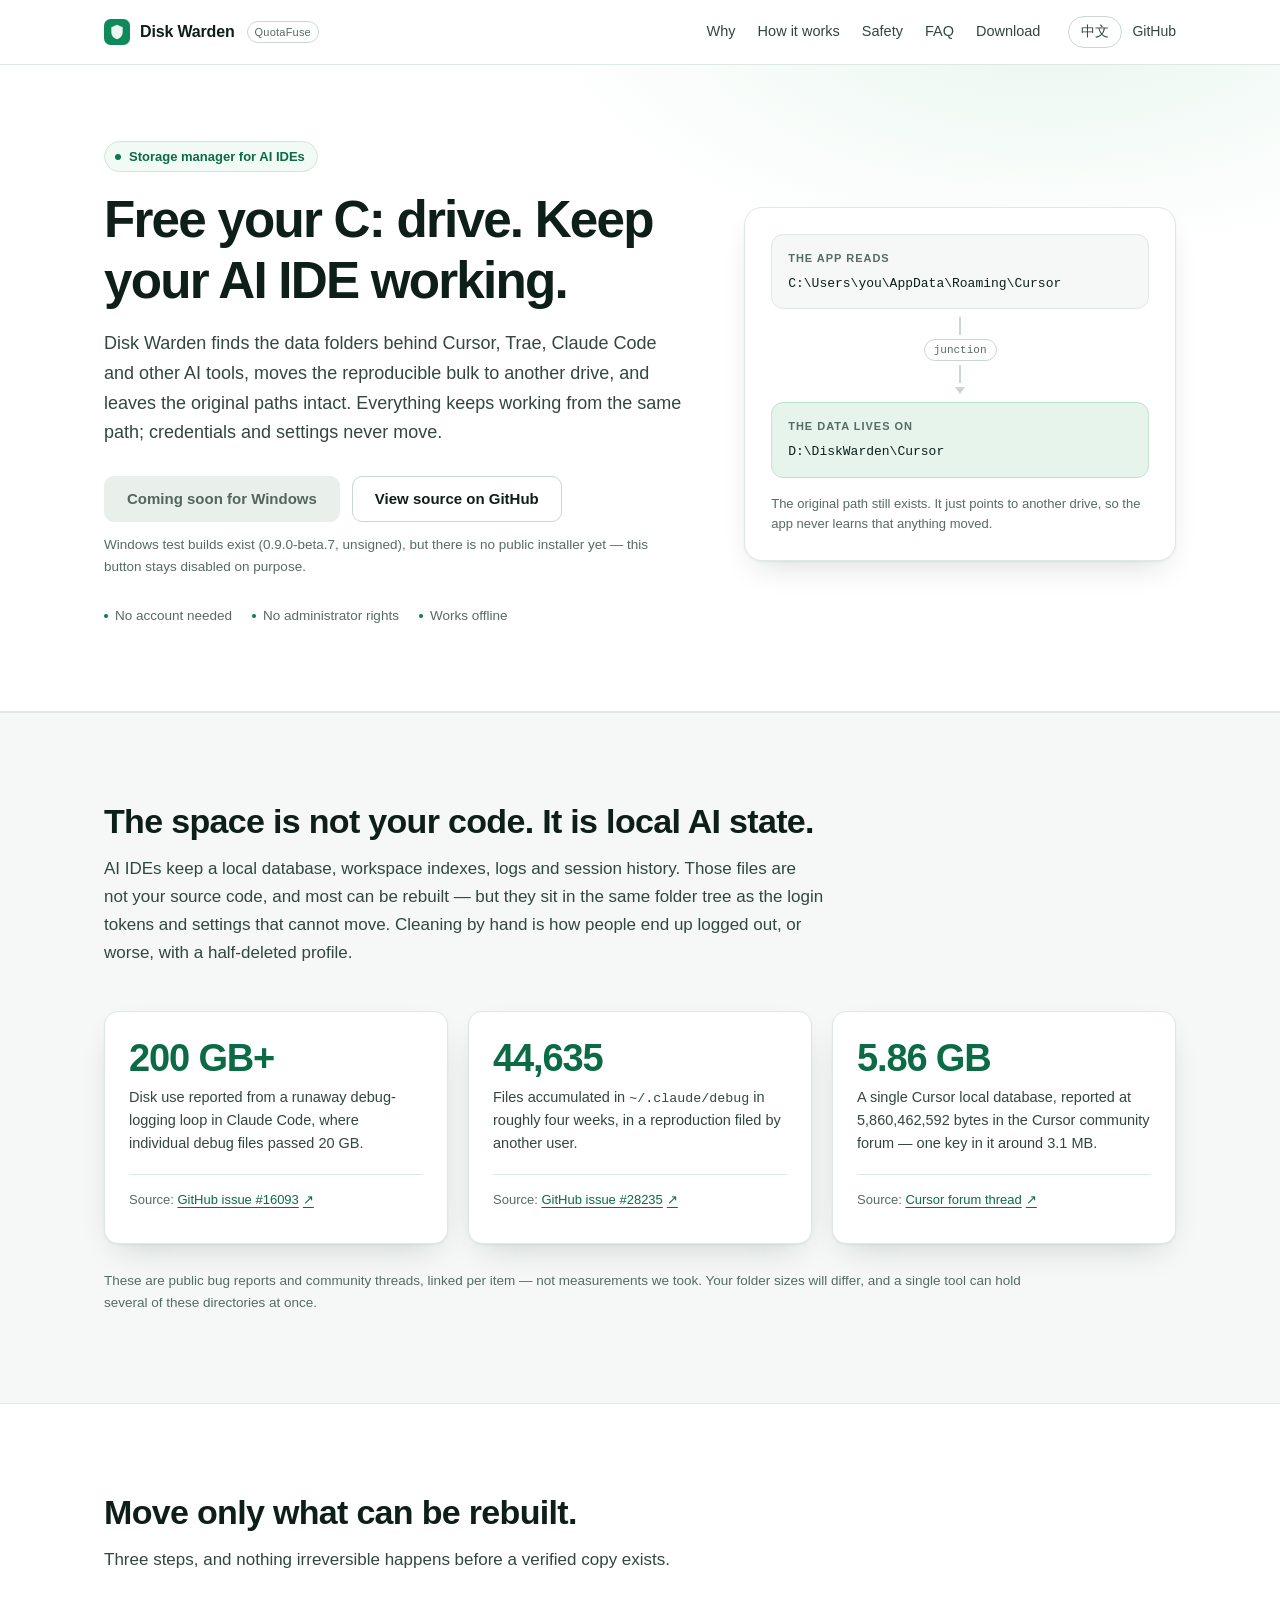
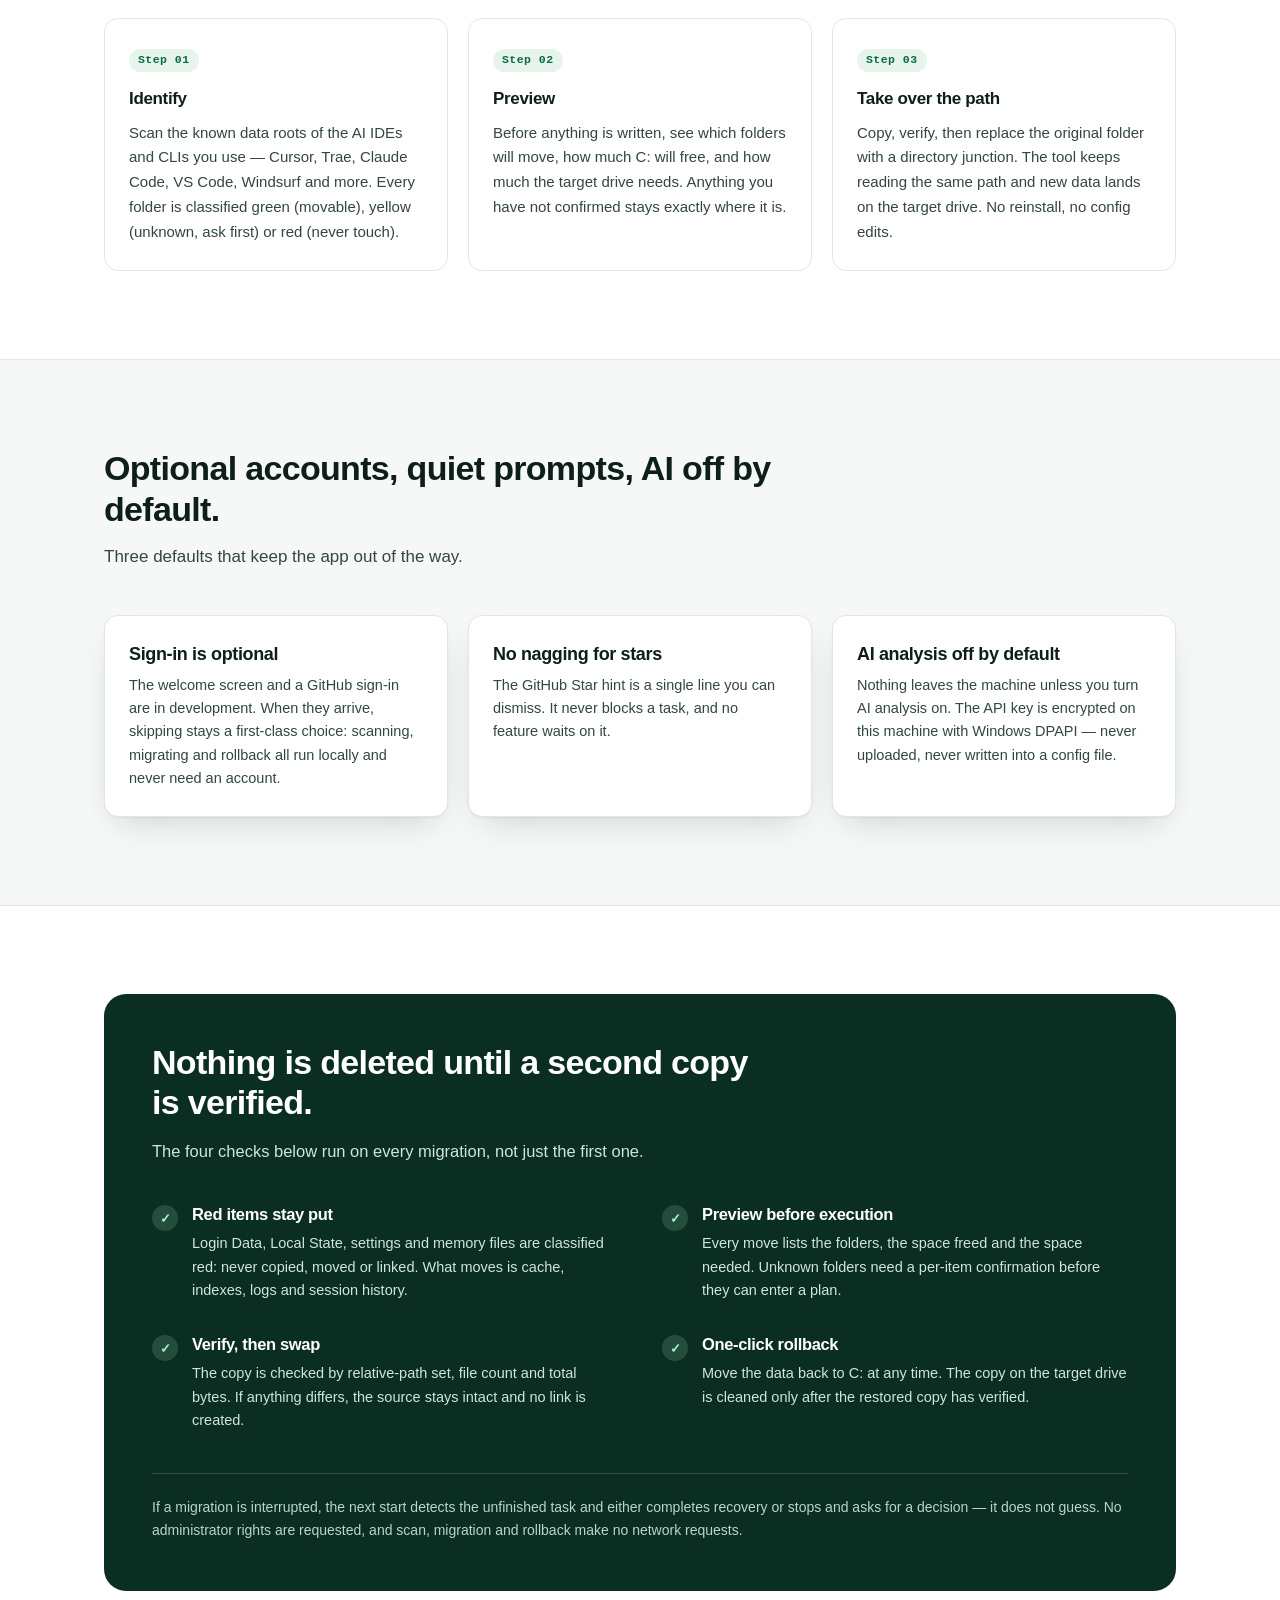
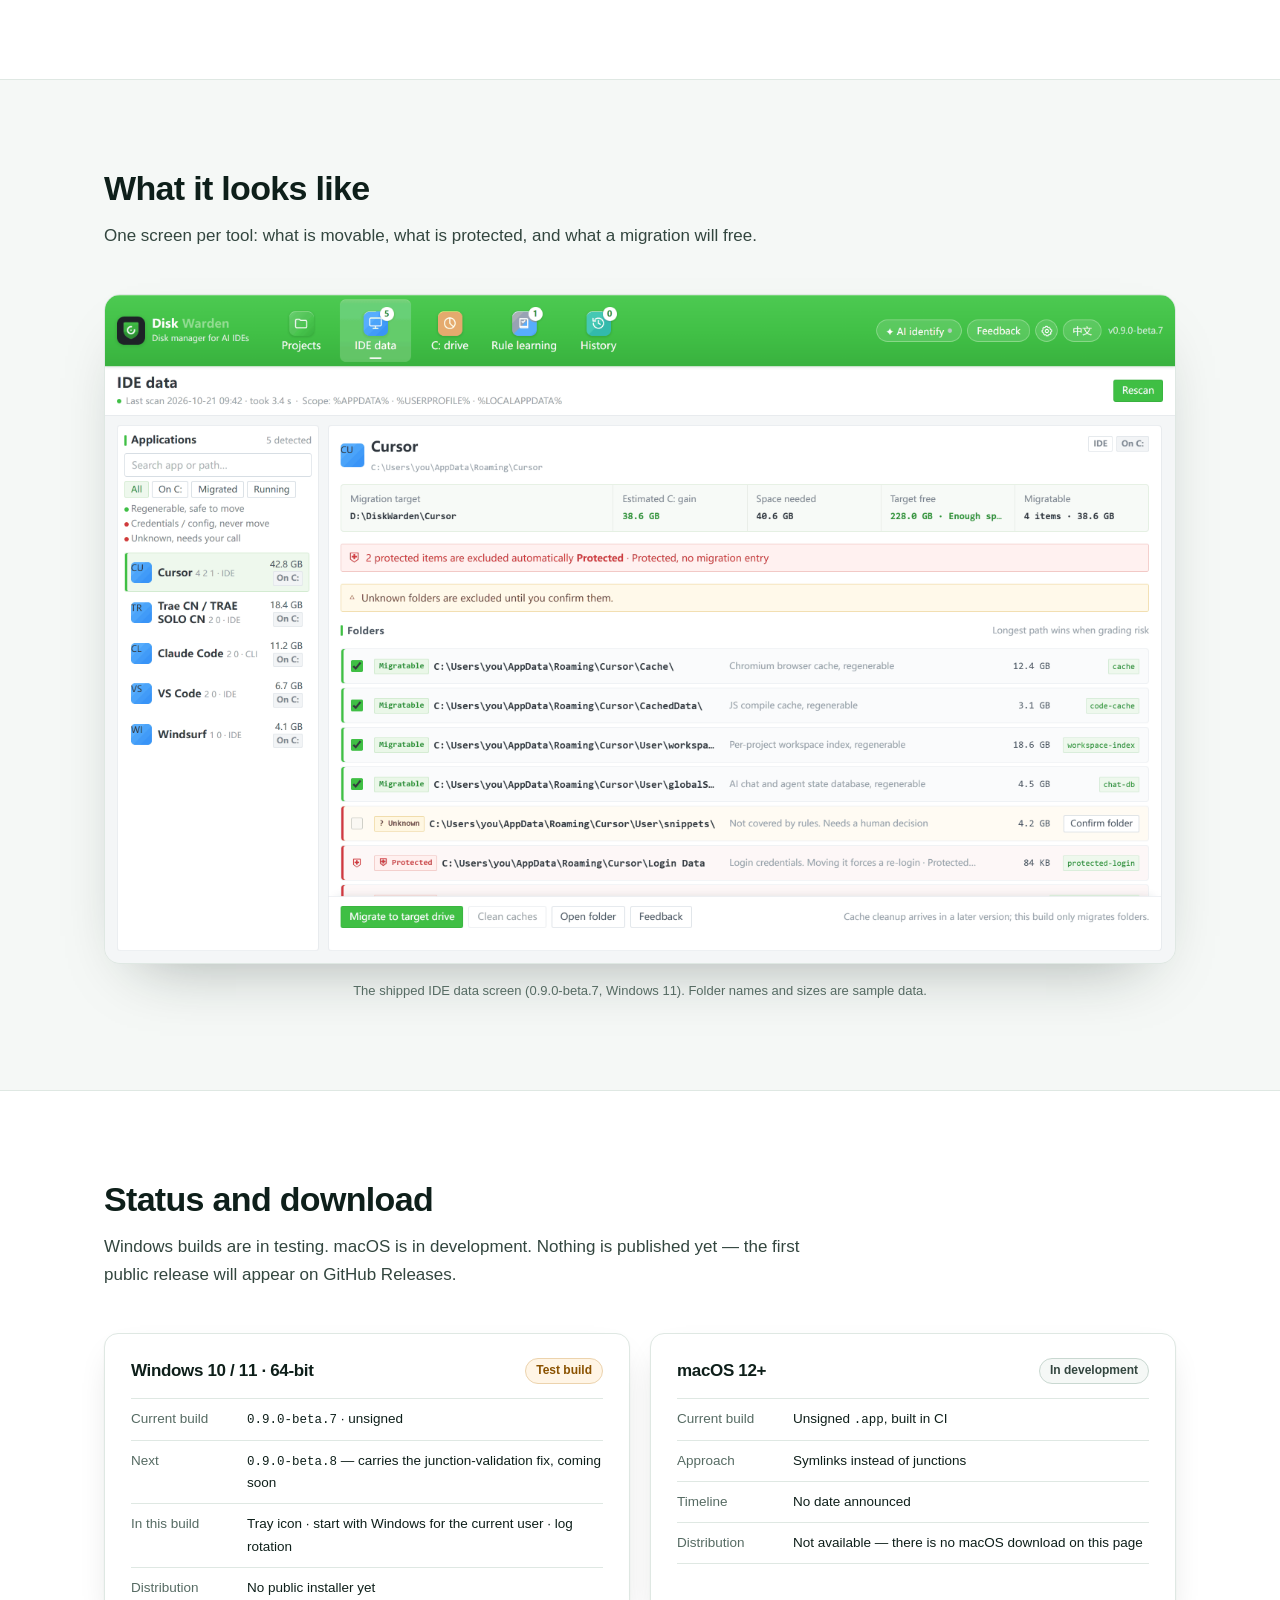
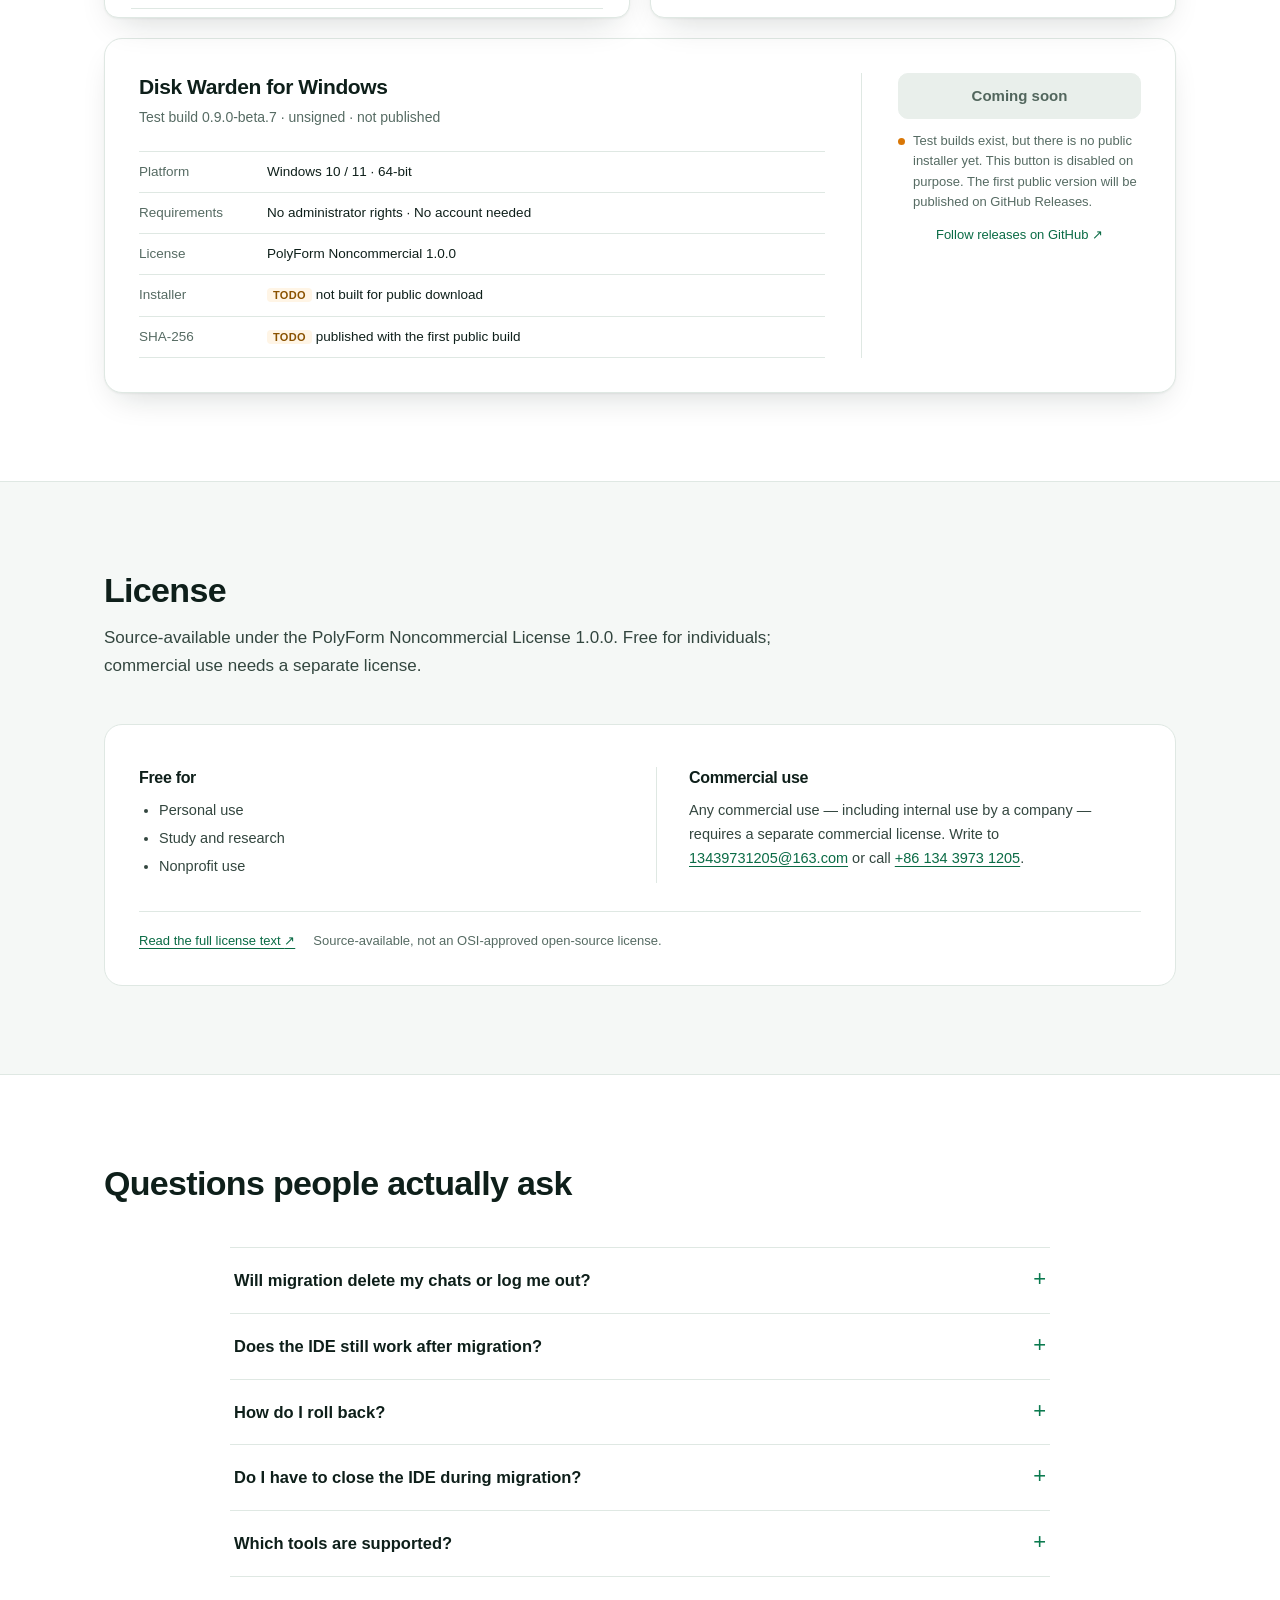
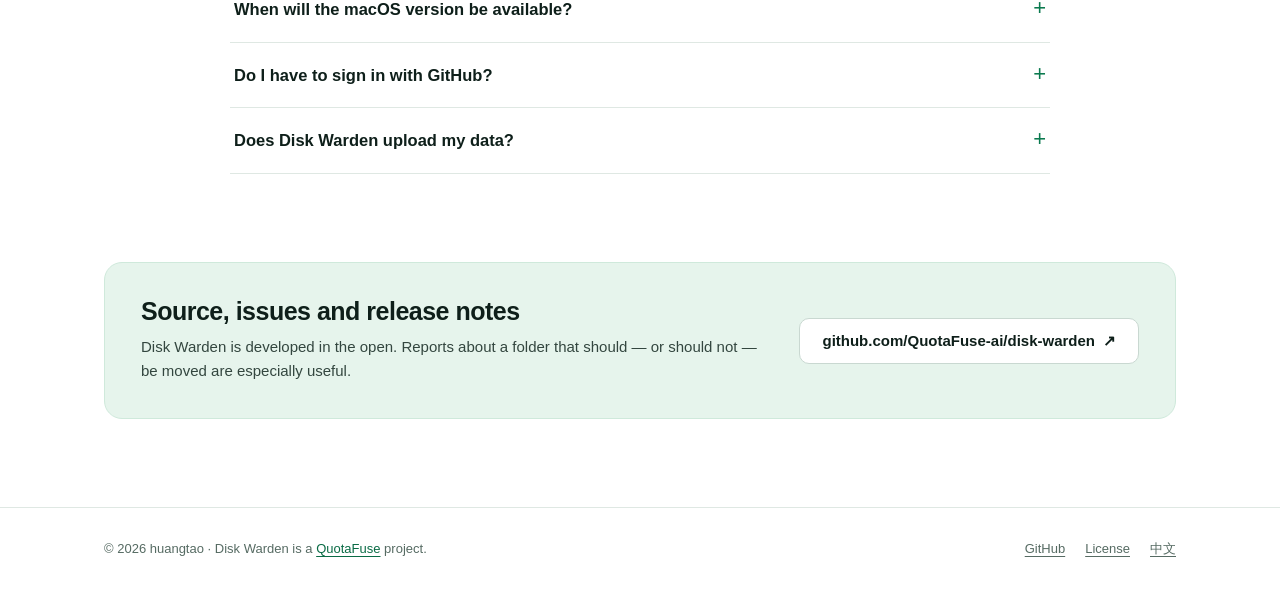
==== website/disk-warden/index.html @ 37966289 "feat(website): 单页接入真实界面截图，同步 0.9.0-beta.7 版本身份与登录/安全文案 - #interface 由 HTML 示意图改为真实「IDE 数据」截图（en/zh 各" ====
<!DOCTYPE html>
<html lang="en">
<head>
  <meta charset="utf-8">
  <meta name="viewport" content="width=device-width, initial-scale=1">
  <title>Disk Warden — move AI IDE data off the C: drive</title>
  <meta name="description" content="Disk Warden finds the data folders behind Cursor, Trae, Claude Code and other AI tools, moves the reproducible parts to another drive, and keeps the original paths working. Free for personal use on Windows.">
  <meta name="theme-color" content="#0b7a4f">
  <meta property="og:type" content="website">
  <meta property="og:site_name" content="Disk Warden">
  <meta property="og:title" content="Disk Warden — move AI IDE data off the C: drive">
  <meta property="og:description" content="Move the reproducible bulk of AI IDE data to another drive, keep every original path working, and roll back in one click.">
  <meta property="og:locale" content="en_US">
  <meta property="og:locale:alternate" content="zh_CN">
  <link rel="icon" href="data:image/svg+xml,%3Csvg xmlns='http://www.w3.org/2000/svg' viewBox='0 0 32 32'%3E%3Crect width='32' height='32' rx='8' fill='%230f8a5a'/%3E%3Cpath d='M16 7l7 3v6c0 4.6-3 7.6-7 9-4-1.4-7-4.4-7-9v-6z' fill='%23fff' opacity='.92'/%3E%3C/svg%3E">
  <link rel="stylesheet" href="assets/style.css">
</head>
<body id="top">
  <a class="skip-link" href="#main">Skip to content</a>

  <header class="site-header">
    <div class="wrap header-inner">
      <a class="brand" href="#top">
        <svg width="26" height="26" viewBox="0 0 32 32" aria-hidden="true" focusable="false">
          <rect width="32" height="32" rx="8" fill="#0f8a5a"></rect>
          <path d="M16 7l7 3v6c0 4.6-3 7.6-7 9-4-1.4-7-4.4-7-9v-6z" fill="#ffffff" opacity=".92"></path>
        </svg>
        <span>Disk Warden</span>
        <span class="brand-owner">QuotaFuse</span>
      </a>

      <nav class="nav-links" aria-label="Page sections">
        <a href="#problem">Why</a>
        <a href="#how">How it works</a>
        <a href="#safety">Safety</a>
        <a href="#faq">FAQ</a>
        <a href="#download">Download</a>
      </nav>

      <div class="header-actions">
        <a class="lang" href="zh-Hans/index.html" hreflang="zh-Hans" lang="zh-Hans">中文</a>
        <a class="header-gh" href="https://github.com/QuotaFuse-ai/disk-warden">GitHub</a>
      </div>
    </div>
  </header>

  <main id="main">

    <!-- 1. Hero -->
    <section class="hero" aria-labelledby="hero-title">
      <div class="wrap hero-grid">
        <div>
          <p class="eyebrow"><span class="eyebrow-dot" aria-hidden="true"></span>Storage manager for AI IDEs</p>
          <h1 id="hero-title">Free your C: drive. Keep your AI IDE working.</h1>
          <p class="hero-lead">Disk Warden finds the data folders behind Cursor, Trae, Claude Code and other AI tools, moves the reproducible bulk to another drive, and leaves the original paths intact. Everything keeps working from the same path; credentials and settings never move.</p>

          <div class="cta-row">
            <button class="btn btn-primary" type="button" disabled aria-describedby="hero-cta-note">Coming soon for Windows</button>
            <a class="btn btn-ghost" href="https://github.com/QuotaFuse-ai/disk-warden">View source on GitHub</a>
          </div>
          <p class="cta-note" id="hero-cta-note">Windows test builds exist (0.9.0-beta.7, unsigned), but there is no public installer yet — this button stays disabled on purpose.</p>

          <ul class="trust">
            <li>No account needed</li>
            <li>No administrator rights</li>
            <li>Works offline</li>
          </ul>
        </div>

        <div class="diagram" aria-hidden="true">
          <div class="path-box">
            <span class="path-label">The app reads</span>
            <code>C:\Users\you\AppData\Roaming\Cursor</code>
          </div>
          <div class="link-arrow">
            <span class="link-line"></span>
            <span class="link-label">junction</span>
            <span class="link-line"></span>
            <span class="link-head"></span>
          </div>
          <div class="path-box path-box--target">
            <span class="path-label">The data lives on</span>
            <code>D:\DiskWarden\Cursor</code>
          </div>
          <p class="diagram-note">The original path still exists. It just points to another drive, so the app never learns that anything moved.</p>
        </div>
      </div>
    </section>

    <!-- 2. Problem -->
    <section class="section section--alt" id="problem" aria-labelledby="problem-title">
      <div class="wrap">
        <div class="section-head">
          <h2 id="problem-title">The space is not your code. It is local AI state.</h2>
          <p>AI IDEs keep a local database, workspace indexes, logs and session history. Those files are not your source code, and most can be rebuilt — but they sit in the same folder tree as the login tokens and settings that cannot move. Cleaning by hand is how people end up logged out, or worse, with a half-deleted profile.</p>
        </div>

        <div class="stat-grid">
          <article class="stat">
            <p class="stat-num">200 GB+</p>
            <p class="stat-copy">Disk use reported from a runaway debug-logging loop in Claude Code, where individual debug files passed 20 GB.</p>
            <p class="stat-source">Source: <a href="https://github.com/anthropics/claude-code/issues/16093" rel="noopener noreferrer">GitHub issue #16093 <span aria-hidden="true">↗</span></a></p>
          </article>

          <article class="stat">
            <p class="stat-num">44,635</p>
            <p class="stat-copy">Files accumulated in <code>~/.claude/debug</code> in roughly four weeks, in a reproduction filed by another user.</p>
            <p class="stat-source">Source: <a href="https://github.com/anthropics/claude-code/issues/28235" rel="noopener noreferrer">GitHub issue #28235 <span aria-hidden="true">↗</span></a></p>
          </article>

          <article class="stat">
            <p class="stat-num">5.86 GB</p>
            <p class="stat-copy">A single Cursor local database, reported at 5,860,462,592 bytes in the Cursor community forum — one key in it around 3.1 MB.</p>
            <p class="stat-source">Source: <a href="https://forum.cursor.com/t/cursor-version-2-5-22-is-unusable/152665" rel="noopener noreferrer">Cursor forum thread <span aria-hidden="true">↗</span></a></p>
          </article>
        </div>

        <p class="source-note">These are public bug reports and community threads, linked per item — not measurements we took. Your folder sizes will differ, and a single tool can hold several of these directories at once.</p>
      </div>
    </section>

    <!-- 3. How it works -->
    <section class="section" id="how" aria-labelledby="how-title">
      <div class="wrap">
        <div class="section-head">
          <h2 id="how-title">Move only what can be rebuilt.</h2>
          <p>Three steps, and nothing irreversible happens before a verified copy exists.</p>
        </div>

        <div class="step-grid">
          <article class="step">
            <span class="step-tag">Step 01</span>
            <h3>Identify</h3>
            <p>Scan the known data roots of the AI IDEs and CLIs you use — Cursor, Trae, Claude Code, VS Code, Windsurf and more. Every folder is classified green (movable), yellow (unknown, ask first) or red (never touch).</p>
          </article>

          <article class="step">
            <span class="step-tag">Step 02</span>
            <h3>Preview</h3>
            <p>Before anything is written, see which folders will move, how much C: will free, and how much the target drive needs. Anything you have not confirmed stays exactly where it is.</p>
          </article>

          <article class="step">
            <span class="step-tag">Step 03</span>
            <h3>Take over the path</h3>
            <p>Copy, verify, then replace the original folder with a directory junction. The tool keeps reading the same path and new data lands on the target drive. No reinstall, no config edits.</p>
          </article>
        </div>
      </div>
    </section>

    <!-- 4. Defaults -->
    <section class="section section--alt" id="defaults" aria-labelledby="defaults-title">
      <div class="wrap">
        <div class="section-head">
          <h2 id="defaults-title">Optional accounts, quiet prompts, AI off by default.</h2>
          <p>Three defaults that keep the app out of the way.</p>
        </div>

        <div class="feature-grid">
          <article class="feature">
            <h3>Sign-in is optional</h3>
            <p>The welcome screen and a GitHub sign-in are in development. When they arrive, skipping stays a first-class choice: scanning, migrating and rollback all run locally and never need an account.</p>
          </article>

          <article class="feature">
            <h3>No nagging for stars</h3>
            <p>The GitHub Star hint is a single line you can dismiss. It never blocks a task, and no feature waits on it.</p>
          </article>

          <article class="feature">
            <h3>AI analysis off by default</h3>
            <p>Nothing leaves the machine unless you turn AI analysis on. The API key is encrypted on this machine with Windows DPAPI — never uploaded, never written into a config file.</p>
          </article>
        </div>
      </div>
    </section>

    <!-- 5. Safety and rollback -->
    <section class="section" id="safety" aria-labelledby="safety-title">
      <div class="wrap">
        <div class="safety-panel">
          <h2 id="safety-title">Nothing is deleted until a second copy is verified.</h2>
          <p class="safety-lead">The four checks below run on every migration, not just the first one.</p>

          <div class="safety-grid">
            <div class="safety-item">
              <span class="check" aria-hidden="true">✓</span>
              <div>
                <h3>Red items stay put</h3>
                <p>Login Data, Local State, settings and memory files are classified red: never copied, moved or linked. What moves is cache, indexes, logs and session history.</p>
              </div>
            </div>

            <div class="safety-item">
              <span class="check" aria-hidden="true">✓</span>
              <div>
                <h3>Preview before execution</h3>
                <p>Every move lists the folders, the space freed and the space needed. Unknown folders need a per-item confirmation before they can enter a plan.</p>
              </div>
            </div>

            <div class="safety-item">
              <span class="check" aria-hidden="true">✓</span>
              <div>
                <h3>Verify, then swap</h3>
                <p>The copy is checked by relative-path set, file count and total bytes. If anything differs, the source stays intact and no link is created.</p>
              </div>
            </div>

            <div class="safety-item">
              <span class="check" aria-hidden="true">✓</span>
              <div>
                <h3>One-click rollback</h3>
                <p>Move the data back to C: at any time. The copy on the target drive is cleaned only after the restored copy has verified.</p>
              </div>
            </div>
          </div>

          <p class="safety-foot">If a migration is interrupted, the next start detects the unfinished task and either completes recovery or stops and asks for a decision — it does not guess. No administrator rights are requested, and scan, migration and rollback make no network requests.</p>
        </div>
      </div>
    </section>

    <!-- 5. UI illustration -->
    <section class="section section--alt" id="interface" aria-labelledby="interface-title">
      <div class="wrap">
        <div class="section-head">
          <h2 id="interface-title">What it looks like</h2>
          <p>One screen per tool: what is movable, what is protected, and what a migration will free.</p>
        </div>

        <figure class="figure">
          <img class="screenshot" src="assets/ide-overview-en.png" width="1440" height="900" loading="lazy" decoding="async"
               alt="The Disk Warden IDE data screen. Five tools are listed with their sizes and Cursor is selected. The detail panel shows seven folders — four graded movable, one unknown and two protected — plus the space a migration would free on C: and the space it needs on D:.">
          <figcaption class="figcaption">
            <span>The shipped IDE data screen (0.9.0-beta.7, Windows 11). Folder names and sizes are sample data.</span>
          </figcaption>
        </figure>
      </div>
    </section>

    <!-- 6. Status and download -->
    <section class="section" id="download" aria-labelledby="download-title">
      <div class="wrap">
        <div class="section-head">
          <h2 id="download-title">Status and download</h2>
          <p>Windows builds are in testing. macOS is in development. Nothing is published yet — the first public release will appear on GitHub Releases.</p>
        </div>

        <div class="status-grid">
          <article class="status-card">
            <div class="status-top">
              <h3>Windows 10 / 11 · 64-bit</h3>
              <span class="pill pill--beta">Test build</span>
            </div>
            <dl class="meta-list">
              <dt>Current build</dt>
              <dd><code>0.9.0-beta.7</code> · unsigned</dd>
              <dt>Next</dt>
              <dd><code>0.9.0-beta.8</code> — carries the junction-validation fix, coming soon</dd>
              <dt>In this build</dt>
              <dd>Tray icon · start with Windows for the current user · log rotation</dd>
              <dt>Distribution</dt>
              <dd>No public installer yet</dd>
            </dl>
          </article>

          <article class="status-card">
            <div class="status-top">
              <h3>macOS 12+</h3>
              <span class="pill">In development</span>
            </div>
            <dl class="meta-list">
              <dt>Current build</dt>
              <dd>Unsigned <code>.app</code>, built in CI</dd>
              <dt>Approach</dt>
              <dd>Symlinks instead of junctions</dd>
              <dt>Timeline</dt>
              <dd>No date announced</dd>
              <dt>Distribution</dt>
              <dd>Not available — there is no macOS download on this page</dd>
            </dl>
          </article>
        </div>

        <div class="download-card">
          <div>
            <h3>Disk Warden for Windows</h3>
            <p class="download-sub">Test build 0.9.0-beta.7 · unsigned · not published</p>

            <dl class="meta-list">
              <dt>Platform</dt>
              <dd>Windows 10 / 11 · 64-bit</dd>
              <dt>Requirements</dt>
              <dd>No administrator rights · No account needed</dd>
              <dt>License</dt>
              <dd>PolyForm Noncommercial 1.0.0</dd>
              <dt>Installer</dt>
              <dd><span class="todo">TODO</span> not built for public download</dd>
              <dt>SHA-256</dt>
              <dd><span class="todo">TODO</span> published with the first public build</dd>
            </dl>
          </div>

          <div class="download-action">
            <button class="btn btn-primary" type="button" disabled aria-describedby="dl-status">Coming soon</button>
            <p class="dl-status" id="dl-status">Test builds exist, but there is no public installer yet. This button is disabled on purpose. The first public version will be published on GitHub Releases.</p>
            <a class="text-link" href="https://github.com/QuotaFuse-ai/disk-warden">Follow releases on GitHub <span aria-hidden="true">↗</span></a>
          </div>
        </div>
      </div>
    </section>

    <!-- 7. License -->
    <section class="section section--alt" id="license" aria-labelledby="license-title">
      <div class="wrap">
        <div class="section-head">
          <h2 id="license-title">License</h2>
          <p>Source-available under the PolyForm Noncommercial License 1.0.0. Free for individuals; commercial use needs a separate license.</p>
        </div>

        <div class="license-card">
          <div class="license-grid">
            <div class="license-col">
              <h3>Free for</h3>
              <ul>
                <li>Personal use</li>
                <li>Study and research</li>
                <li>Nonprofit use</li>
              </ul>
            </div>
            <div class="license-col license-col--commercial">
              <h3>Commercial use</h3>
              <p>Any commercial use — including internal use by a company — requires a separate commercial license. Write to <a href="mailto:13439731205@163.com">13439731205@163.com</a> or call <a href="tel:+8613439731205">+86 134 3973 1205</a>.</p>
            </div>
          </div>
          <p class="license-foot">
            <a href="https://github.com/QuotaFuse-ai/disk-warden/blob/main/LICENSE">Read the full license text <span aria-hidden="true">↗</span></a>
            <span>Source-available, not an OSI-approved open-source license.</span>
          </p>
        </div>
      </div>
    </section>

    <!-- 8. FAQ -->
    <section class="section" id="faq" aria-labelledby="faq-title">
      <div class="wrap">
        <div class="section-head">
          <h2 id="faq-title">Questions people actually ask</h2>
        </div>

        <div class="faq">
          <details>
            <summary>Will migration delete my chats or log me out?</summary>
            <p>No. Chats, caches, logs and indexes are movable; login data, settings and memory are classified red and are never touched. Anything that moves is data the tool can rebuild.</p>
          </details>

          <details>
            <summary>Does the IDE still work after migration?</summary>
            <p>Yes. The original path becomes a directory junction that points at the new location, so the app opens exactly the path it opened before. New data is written to the target drive, and no configuration is edited.</p>
          </details>

          <details>
            <summary>How do I roll back?</summary>
            <p>Select the migrated tool and choose “Move back to C:”. The data is copied to the original path, verified, and only then is the copy on the target drive removed. Rollback stays available for as long as the migrated data exists.</p>
          </details>

          <details>
            <summary>Do I have to close the IDE during migration?</summary>
            <p>Yes. Files that are open cannot be copied reliably. If the tool is running, the migration is blocked rather than forced — Disk Warden will not kill the process for you.</p>
          </details>

          <details>
            <summary>Which tools are supported?</summary>
            <p>Cursor, Trae (CN and international builds), Claude Code, VS Code, Windsurf and other known AI IDEs and CLIs. Folders the rules do not recognize are shown as yellow and need your explicit confirmation before they can move.</p>
          </details>

          <details>
            <summary>When will the macOS version be available?</summary>
            <p>It is in development. Unsigned <code>.app</code> builds are produced in CI on GitHub's macOS runners, using symlinks instead of junctions. No release date is announced, and there is no macOS download on this page.</p>
          </details>

          <details>
            <summary>Do I have to sign in with GitHub?</summary>
            <p>No. The welcome screen and GitHub sign-in are still in development, and skipping will stay a first-class choice once they ship. Scanning, migrating and rollback run entirely on this machine and never need an account.</p>
          </details>

          <details>
            <summary>Does Disk Warden upload my data?</summary>
            <p>No — not by default. Scan, migration and rollback make no network requests. AI analysis is off until you enable it; if you do, folder metadata (paths, sizes and rule reasons) is sent to the model endpoint you configure. The API key is encrypted with Windows DPAPI, stays on this machine and is never uploaded.</p>
          </details>
        </div>
      </div>
    </section>

    <!-- 9. GitHub -->
    <section class="section section--flush-top" id="github-entry" aria-labelledby="github-title">
      <div class="wrap">
        <div class="gh-band">
          <div>
            <h2 id="github-title">Source, issues and release notes</h2>
            <p>Disk Warden is developed in the open. Reports about a folder that should — or should not — be moved are especially useful.</p>
          </div>
          <a class="btn btn-ghost" href="https://github.com/QuotaFuse-ai/disk-warden">github.com/QuotaFuse-ai/disk-warden <span aria-hidden="true">↗</span></a>
        </div>
      </div>
    </section>

  </main>

  <footer class="site-footer">
    <div class="wrap footer-inner">
      <p>© 2026 huangtao · Disk Warden is a <a href="https://www.quotafuse.com">QuotaFuse</a> project.</p>
      <div class="footer-links">
        <a href="https://github.com/QuotaFuse-ai/disk-warden">GitHub</a>
        <a href="https://github.com/QuotaFuse-ai/disk-warden/blob/main/LICENSE">License</a>
        <a href="zh-Hans/index.html" hreflang="zh-Hans" lang="zh-Hans">中文</a>
      </div>
    </div>
  </footer>
</body>
</html>
---- website/disk-warden/assets/style.css ----
/* Disk Warden product page — static prototype
   No web fonts, no external assets, no JavaScript. */

:root {
  --ink: #0e1f1a;
  --ink-2: #33463f;
  --muted: #566b63;
  --line: #dfe8e3;
  --line-2: #c9d8d1;
  --bg: #ffffff;
  --bg-alt: #f5f8f6;
  --accent: #0b7a4f;
  --accent-strong: #0a6b45;
  --accent-soft: #e6f4ec;
  --amber: #8a5200;
  --amber-soft: #fff5e6;
  --red: #ad231b;
  --red-soft: #fdeceb;
  --radius: 14px;
  --shadow: 0 1px 2px rgba(16, 32, 26, 0.05), 0 14px 34px -14px rgba(16, 32, 26, 0.2);
  --max: 1120px;
  --mono: ui-monospace, SFMono-Regular, "SF Mono", Consolas, "Liberation Mono", Menlo, monospace;
}

*,
*::before,
*::after {
  box-sizing: border-box;
}

html {
  -webkit-text-size-adjust: 100%;
  scroll-behavior: smooth;
}

@media (prefers-reduced-motion: reduce) {
  html {
    scroll-behavior: auto;
  }
}

body {
  margin: 0;
  background: var(--bg);
  color: var(--ink);
  font-family: -apple-system, BlinkMacSystemFont, "Segoe UI", "Microsoft YaHei",
    "PingFang SC", "Hiragino Sans GB", Roboto, Helvetica, Arial, sans-serif;
  font-size: 16px;
  line-height: 1.65;
  -webkit-font-smoothing: antialiased;
  text-rendering: optimizeLegibility;
}

[lang="zh-Hans"] body {
  line-height: 1.75;
}

h1,
h2,
h3 {
  margin: 0 0 0.5em;
  font-weight: 700;
  line-height: 1.18;
  letter-spacing: -0.02em;
}

[lang="zh-Hans"] h1,
[lang="zh-Hans"] h2,
[lang="zh-Hans"] h3 {
  letter-spacing: 0;
}

h1 {
  font-size: clamp(34px, 4vw, 52px);
  letter-spacing: -0.035em;
}

[lang="zh-Hans"] h1 {
  letter-spacing: 0;
}

h2 {
  font-size: clamp(26px, 2.8vw, 34px);
}

h3 {
  font-size: 17px;
  line-height: 1.35;
}

p {
  margin: 0 0 1em;
}

a {
  color: var(--accent-strong);
  text-decoration-thickness: 1px;
  text-underline-offset: 3px;
}

a:hover {
  color: var(--ink);
}

code {
  font-family: var(--mono);
  font-size: 0.92em;
}

img,
svg {
  display: block;
  max-width: 100%;
}

:focus-visible {
  outline: 2px solid #1d4ed8;
  outline-offset: 2px;
  border-radius: 4px;
}

.wrap {
  width: 100%;
  max-width: var(--max);
  margin: 0 auto;
  padding: 0 24px;
}

.skip-link {
  position: absolute;
  left: -9999px;
  top: 0;
  z-index: 100;
  padding: 10px 16px;
  background: #fff;
  border: 1px solid var(--line-2);
  border-radius: 8px;
}

.skip-link:focus {
  left: 16px;
  top: 12px;
}

/* ---------- header ---------- */

.site-header {
  position: sticky;
  top: 0;
  z-index: 20;
  background: rgba(255, 255, 255, 0.94);
  border-bottom: 1px solid var(--line);
}

.header-inner {
  display: flex;
  align-items: center;
  gap: 20px;
  min-height: 64px;
}

.brand {
  display: flex;
  align-items: center;
  gap: 10px;
  color: var(--ink);
  text-decoration: none;
  white-space: nowrap;
  font-weight: 700;
  font-size: 16px;
  letter-spacing: -0.01em;
}

.brand:hover {
  color: var(--ink);
}

.brand-owner {
  margin-left: 2px;
  padding: 1px 7px;
  border: 1px solid var(--line-2);
  border-radius: 999px;
  color: var(--muted);
  font-size: 11px;
  font-weight: 500;
  letter-spacing: 0.02em;
}

.nav-links {
  display: flex;
  gap: 22px;
  margin-left: auto;
  font-size: 14.5px;
}

.nav-links a {
  color: var(--ink-2);
  text-decoration: none;
  padding: 4px 0;
}

.nav-links a:hover {
  color: var(--accent-strong);
}

.header-actions {
  display: flex;
  align-items: center;
  gap: 10px;
  margin-left: auto;
}

.nav-links + .header-actions {
  margin-left: 8px;
}

.lang {
  display: inline-flex;
  align-items: center;
  min-height: 32px;
  padding: 0 12px;
  border: 1px solid var(--line-2);
  border-radius: 999px;
  color: var(--ink-2);
  font-size: 13.5px;
  text-decoration: none;
}

.lang:hover {
  border-color: var(--accent);
  color: var(--accent-strong);
}

.header-gh {
  color: var(--ink-2);
  font-size: 14px;
  text-decoration: none;
}

.header-gh:hover {
  color: var(--accent-strong);
}

/* ---------- buttons ---------- */

.btn {
  display: inline-flex;
  align-items: center;
  justify-content: center;
  gap: 8px;
  min-height: 46px;
  padding: 11px 22px;
  border: 1px solid transparent;
  border-radius: 10px;
  font-family: inherit;
  font-size: 15px;
  font-weight: 600;
  line-height: 1.3;
  text-decoration: none;
  cursor: pointer;
}

.btn-primary {
  background: var(--accent);
  color: #fff;
}

.btn-primary:hover {
  background: var(--accent-strong);
  color: #fff;
}

.btn-ghost {
  background: #fff;
  border-color: var(--line-2);
  color: var(--ink);
}

.btn-ghost:hover {
  border-color: var(--ink-2);
  color: var(--ink);
}

.btn[disabled],
.btn[aria-disabled="true"] {
  background: #e9efeb;
  border-color: #e9efeb;
  color: #52665d;
  cursor: not-allowed;
}

/* ---------- hero ---------- */

.hero {
  padding: 76px 0 84px;
  border-bottom: 1px solid var(--line);
  background:
    radial-gradient(760px 380px at 82% -10%, #e8f6ef 0%, rgba(232, 246, 239, 0) 68%),
    #fff;
}

.hero-grid {
  display: grid;
  grid-template-columns: minmax(0, 1.15fr) minmax(0, 0.85fr);
  gap: 56px;
  align-items: center;
}

.eyebrow {
  display: inline-flex;
  align-items: center;
  gap: 8px;
  margin: 0 0 18px;
  padding: 4px 12px 4px 10px;
  border: 1px solid #cfe7da;
  border-radius: 999px;
  background: #f2faf6;
  color: var(--accent-strong);
  font-size: 13px;
  font-weight: 600;
}

.eyebrow-dot {
  width: 6px;
  height: 6px;
  border-radius: 50%;
  background: var(--accent);
}

.hero h1 {
  margin-bottom: 18px;
  max-width: 15em;
}

.hero-lead {
  max-width: 34em;
  margin: 0 0 28px;
  color: var(--ink-2);
  font-size: 18px;
  line-height: 1.65;
}

.cta-row {
  display: flex;
  flex-wrap: wrap;
  align-items: center;
  gap: 12px;
}

.cta-note {
  margin: 12px 0 0;
  color: var(--muted);
  font-size: 13.5px;
}

.trust {
  display: flex;
  flex-wrap: wrap;
  gap: 6px 20px;
  margin: 26px 0 0;
  padding: 0;
  list-style: none;
  color: var(--muted);
  font-size: 13.5px;
}

.trust li {
  display: flex;
  align-items: center;
  gap: 7px;
}

.trust li::before {
  content: "";
  width: 4px;
  height: 4px;
  border-radius: 50%;
  background: var(--accent);
  flex: 0 0 auto;
}

/* hero diagram */

.diagram {
  padding: 26px;
  background: #fff;
  border: 1px solid var(--line);
  border-radius: 18px;
  box-shadow: var(--shadow);
}

.path-box {
  padding: 14px 16px;
  background: var(--bg-alt);
  border: 1px solid var(--line);
  border-radius: 12px;
}

.path-box--target {
  background: var(--accent-soft);
  border-color: #bfe3ce;
}

.path-label {
  display: block;
  margin-bottom: 6px;
  color: var(--muted);
  font-size: 11px;
  font-weight: 600;
  letter-spacing: 0.09em;
  text-transform: uppercase;
}

.path-box code {
  display: block;
  color: var(--ink);
  font-size: 13px;
  overflow-wrap: anywhere;
}

.link-arrow {
  display: flex;
  flex-direction: column;
  align-items: center;
  gap: 4px;
  padding: 8px 0;
}

.link-line {
  width: 2px;
  height: 18px;
  background: var(--line-2);
}

.link-label {
  padding: 1px 9px;
  border: 1px solid var(--line-2);
  border-radius: 999px;
  background: #fff;
  color: var(--muted);
  font-family: var(--mono);
  font-size: 11px;
}

.link-head {
  width: 0;
  height: 0;
  border-left: 5px solid transparent;
  border-right: 5px solid transparent;
  border-top: 7px solid var(--line-2);
}

.diagram-note {
  margin: 16px 0 0;
  color: var(--muted);
  font-size: 13px;
  line-height: 1.55;
}

/* ---------- sections ---------- */

.section {
  padding: 88px 0;
}

.section--alt {
  background: var(--bg-alt);
  border-top: 1px solid var(--line);
  border-bottom: 1px solid var(--line);
}

.section-head {
  max-width: 720px;
  margin-bottom: 44px;
}

.section-head p {
  margin: 0;
  color: var(--ink-2);
  font-size: 17px;
}

.section-head h2 {
  margin-bottom: 14px;
}

/* ---------- problem ---------- */

.stat-grid {
  display: grid;
  grid-template-columns: repeat(3, minmax(0, 1fr));
  gap: 20px;
}

.stat {
  display: flex;
  flex-direction: column;
  padding: 26px 24px 20px;
  background: #fff;
  border: 1px solid var(--line);
  border-radius: var(--radius);
  box-shadow: var(--shadow);
}

.stat-num {
  margin: 0 0 6px;
  color: var(--accent-strong);
  font-size: clamp(28px, 3vw, 38px);
  font-weight: 700;
  letter-spacing: -0.03em;
  line-height: 1.1;
  font-variant-numeric: tabular-nums;
}

.stat-copy {
  flex: 1 1 auto;
  margin: 0 0 18px;
  color: var(--ink-2);
  font-size: 14.5px;
  line-height: 1.6;
}

.stat-source {
  padding-top: 14px;
  border-top: 1px solid var(--line);
  color: var(--muted);
  font-size: 13px;
}

.stat-source a {
  display: inline-flex;
  align-items: center;
  gap: 4px;
}

.source-note {
  margin: 26px 0 0;
  color: var(--muted);
  font-size: 13.5px;
  max-width: 70em;
}

/* ---------- steps ---------- */

.step-grid {
  display: grid;
  grid-template-columns: repeat(3, minmax(0, 1fr));
  gap: 20px;
  counter-reset: step;
}

.step {
  padding: 26px 24px;
  background: #fff;
  border: 1px solid var(--line);
  border-radius: var(--radius);
}

.step-tag {
  display: inline-block;
  margin-bottom: 16px;
  padding: 2px 9px;
  border-radius: 999px;
  background: var(--accent-soft);
  color: var(--accent-strong);
  font-family: var(--mono);
  font-size: 11.5px;
  font-weight: 600;
  letter-spacing: 0.04em;
}

.step h3 {
  margin-bottom: 10px;
}

.step p {
  margin: 0;
  color: var(--ink-2);
  font-size: 15px;
}

/* ---------- safety ---------- */

.safety-panel {
  padding: 48px;
  border-radius: 22px;
  background: #0b2e22;
  color: #e7f4ec;
}

.safety-panel h2 {
  max-width: 18em;
  margin-bottom: 16px;
  color: #fff;
}

.safety-lead {
  max-width: 46em;
  margin: 0 0 38px;
  color: #cfe6d9;
  font-size: 16.5px;
}

.safety-grid {
  display: grid;
  grid-template-columns: repeat(2, minmax(0, 1fr));
  gap: 30px 44px;
}

.safety-item {
  display: flex;
  gap: 14px;
}

.check {
  display: flex;
  align-items: center;
  justify-content: center;
  flex: 0 0 auto;
  width: 26px;
  height: 26px;
  margin-top: 2px;
  border-radius: 50%;
  background: rgba(167, 243, 205, 0.16);
  color: #a7f3cd;
  font-size: 13px;
  font-weight: 700;
}

.safety-item h3 {
  margin: 0 0 6px;
  color: #fff;
  font-size: 16.5px;
}

.safety-item p {
  margin: 0;
  color: #cfe6d9;
  font-size: 14.5px;
}

.safety-foot {
  margin: 40px 0 0;
  padding-top: 22px;
  border-top: 1px solid rgba(255, 255, 255, 0.16);
  color: #b9d6c7;
  font-size: 14px;
}

/* ---------- product screenshot ---------- */

.figure {
  margin: 0;
}

.screenshot {
  display: block;
  width: 100%;
  height: auto;
  border: 1px solid var(--line);
  border-radius: 16px;
  background: #fff;
  box-shadow: 0 28px 64px -34px rgba(16, 32, 26, 0.4);
}

.figcaption {
  margin-top: 16px;
  color: var(--muted);
  font-size: 13px;
  text-align: center;
}

/* ---------- defaults ---------- */

.feature-grid {
  display: grid;
  grid-template-columns: repeat(3, minmax(0, 1fr));
  gap: 20px;
}

.feature {
  padding: 26px 24px;
  background: #fff;
  border: 1px solid var(--line);
  border-radius: var(--radius);
  box-shadow: var(--shadow);
}

.feature h3 {
  margin: 0 0 8px;
  font-size: 18px;
}

.feature p {
  margin: 0;
  color: var(--ink-2);
  font-size: 14.5px;
  line-height: 1.6;
}

/* ---------- status ---------- */

.status-grid {
  display: grid;
  grid-template-columns: repeat(2, minmax(0, 1fr));
  gap: 20px;
  margin-bottom: 20px;
}

.status-card {
  padding: 24px 26px 8px;
  background: #fff;
  border: 1px solid var(--line);
  border-radius: var(--radius);
  box-shadow: var(--shadow);
}

.status-top {
  display: flex;
  flex-wrap: wrap;
  align-items: center;
  justify-content: space-between;
  gap: 8px 12px;
  margin-bottom: 14px;
}

.status-card h3 {
  margin: 0;
  font-size: 17px;
}

.status-card .meta-list {
  grid-template-columns: 116px minmax(0, 1fr);
}

.pill {
  padding: 2px 10px;
  border: 1px solid var(--line-2);
  border-radius: 999px;
  background: var(--bg-alt);
  color: var(--ink-2);
  font-size: 12px;
  font-weight: 600;
  white-space: nowrap;
}

.pill--beta {
  border-color: #ecd3ad;
  background: var(--amber-soft);
  color: var(--amber);
}

/* ---------- download ---------- */

.download-card {
  display: grid;
  grid-template-columns: minmax(0, 1fr) 280px;
  gap: 36px;
  padding: 34px;
  background: #fff;
  border: 1px solid var(--line);
  border-radius: 18px;
  box-shadow: var(--shadow);
}

.download-card h3 {
  margin-bottom: 4px;
  font-size: 21px;
}

.download-sub {
  margin: 0 0 22px;
  color: var(--muted);
  font-size: 14px;
}

.meta-list {
  display: grid;
  grid-template-columns: 128px minmax(0, 1fr);
  gap: 0;
  margin: 0;
  border-top: 1px solid var(--line);
}

.meta-list dt,
.meta-list dd {
  margin: 0;
  padding: 9px 0;
  border-bottom: 1px solid var(--line);
  font-size: 13.5px;
}

.meta-list dt {
  color: var(--muted);
}

.meta-list dd {
  color: var(--ink);
  overflow-wrap: anywhere;
}

.meta-list code {
  font-size: 12.5px;
}

.todo {
  padding: 1px 6px;
  border-radius: 4px;
  background: var(--amber-soft);
  color: var(--amber);
  font-size: 11px;
  font-weight: 600;
  letter-spacing: 0.03em;
}

.download-action {
  display: flex;
  flex-direction: column;
  align-items: stretch;
  gap: 12px;
  padding-left: 36px;
  border-left: 1px solid var(--line);
}

.download-action .btn {
  width: 100%;
}

.dl-status {
  display: flex;
  align-items: flex-start;
  gap: 8px;
  margin: 0;
  color: var(--muted);
  font-size: 13px;
  line-height: 1.55;
}

.dl-status::before {
  content: "";
  flex: 0 0 auto;
  width: 7px;
  height: 7px;
  margin-top: 7px;
  border-radius: 50%;
  background: #d97706;
}

.text-link {
  color: var(--accent-strong);
  font-size: 13px;
  text-align: center;
  text-decoration: none;
  overflow-wrap: anywhere;
}

.text-link:hover {
  color: var(--ink);
  text-decoration: underline;
}

.section--flush-top {
  padding-top: 0;
}

/* ---------- license ---------- */

.license-card {
  padding: 34px;
  background: #fff;
  border: 1px solid var(--line);
  border-radius: 18px;
}

.license-grid {
  display: grid;
  grid-template-columns: repeat(2, minmax(0, 1fr));
  gap: 32px;
  margin-top: 8px;
}

.license-col h3 {
  margin-bottom: 10px;
  font-size: 16px;
}

.license-col p,
.license-col ul {
  margin: 0;
  color: var(--ink-2);
  font-size: 14.5px;
}

.license-col ul {
  padding-left: 20px;
}

.license-col li {
  margin-bottom: 4px;
}

.license-col--commercial {
  padding-left: 32px;
  border-left: 1px solid var(--line);
}

.license-foot {
  display: flex;
  flex-wrap: wrap;
  gap: 6px 18px;
  margin: 28px 0 0;
  padding-top: 18px;
  border-top: 1px solid var(--line);
  color: var(--muted);
  font-size: 13px;
}

/* ---------- FAQ ---------- */

.faq {
  max-width: 820px;
  margin: 0 auto;
  border-top: 1px solid var(--line);
}

.faq details {
  border-bottom: 1px solid var(--line);
}

.faq summary {
  display: flex;
  align-items: baseline;
  justify-content: space-between;
  gap: 18px;
  padding: 20px 4px;
  color: var(--ink);
  font-size: 16.5px;
  font-weight: 600;
  line-height: 1.5;
  cursor: pointer;
  list-style: none;
}

.faq summary::-webkit-details-marker {
  display: none;
}

.faq summary::after {
  content: "+";
  flex: 0 0 auto;
  color: var(--accent);
  font-size: 22px;
  font-weight: 400;
  line-height: 1;
}

.faq details[open] summary::after {
  content: "\2212";
}

.faq details p {
  margin: 0;
  padding: 0 4px 22px;
  max-width: 62em;
  color: var(--ink-2);
  font-size: 15px;
}

/* ---------- github band ---------- */

.gh-band {
  display: flex;
  align-items: center;
  justify-content: space-between;
  gap: 28px;
  padding: 34px 36px;
  background: var(--accent-soft);
  border: 1px solid #cfe9db;
  border-radius: 18px;
}

.gh-band h2 {
  margin-bottom: 8px;
  font-size: 25px;
}

.gh-band p {
  margin: 0;
  max-width: 46em;
  color: var(--ink-2);
  font-size: 15px;
}

.gh-band .btn {
  flex: 0 0 auto;
  background: #fff;
}

/* ---------- footer ---------- */

.site-footer {
  padding: 30px 0 42px;
  border-top: 1px solid var(--line);
}

.footer-inner {
  display: flex;
  flex-wrap: wrap;
  align-items: center;
  justify-content: space-between;
  gap: 12px 24px;
  color: var(--muted);
  font-size: 13px;
}

.footer-inner p {
  margin: 0;
}

.footer-links {
  display: flex;
  flex-wrap: wrap;
  gap: 8px 20px;
}

.footer-links a {
  color: var(--muted);
}

.footer-links a:hover {
  color: var(--accent-strong);
}

/* ---------- responsive ---------- */

@media (max-width: 1000px) {
  .nav-links {
    display: none;
  }

  .hero-grid {
    grid-template-columns: 1fr;
    gap: 40px;
  }

  .diagram {
    max-width: 560px;
  }

  .download-card {
    grid-template-columns: minmax(0, 1fr) 250px;
    gap: 28px;
  }

  .download-action {
    padding-left: 28px;
  }
}

@media (max-width: 860px) {
  .section {
    padding: 64px 0;
  }

  .hero {
    padding: 56px 0 64px;
  }

  .stat-grid,
  .step-grid,
  .feature-grid,
  .status-grid {
    grid-template-columns: 1fr;
  }

  .safety-panel {
    padding: 34px 28px;
  }

  .safety-grid {
    grid-template-columns: 1fr;
    gap: 24px;
  }

  .download-card {
    grid-template-columns: 1fr;
  }

  .download-action {
    padding-left: 0;
    padding-top: 24px;
    border-left: 0;
    border-top: 1px solid var(--line);
  }

  .download-action .btn {
    max-width: 320px;
  }

  .license-grid {
    grid-template-columns: 1fr;
    gap: 24px;
  }

  .license-col--commercial {
    padding-left: 0;
    padding-top: 24px;
    border-left: 0;
    border-top: 1px solid var(--line);
  }

  .gh-band {
    flex-direction: column;
    align-items: flex-start;
    padding: 28px;
  }

}

@media (max-width: 640px) {
  .wrap {
    padding: 0 18px;
  }

  .brand-owner {
    display: none;
  }

  .hero h1 {
    font-size: 32px;
    letter-spacing: -0.02em;
  }

  .hero-lead {
    font-size: 16.5px;
  }

  .cta-row .btn {
    flex: 1 1 auto;
  }

  .section {
    padding: 52px 0;
  }

  .section-head {
    margin-bottom: 30px;
  }

  .safety-panel {
    border-radius: 16px;
    padding: 28px 22px;
  }

  .download-card,
  .license-card {
    padding: 24px 20px;
  }

  .meta-list {
    grid-template-columns: 104px minmax(0, 1fr);
  }

  .figcaption {
    display: block;
    text-align: left;
  }

  .faq summary {
    font-size: 15.5px;
    padding: 16px 2px;
  }

  .faq details p {
    padding: 0 2px 18px;
  }

  .gh-band {
    padding: 24px 20px;
  }
}
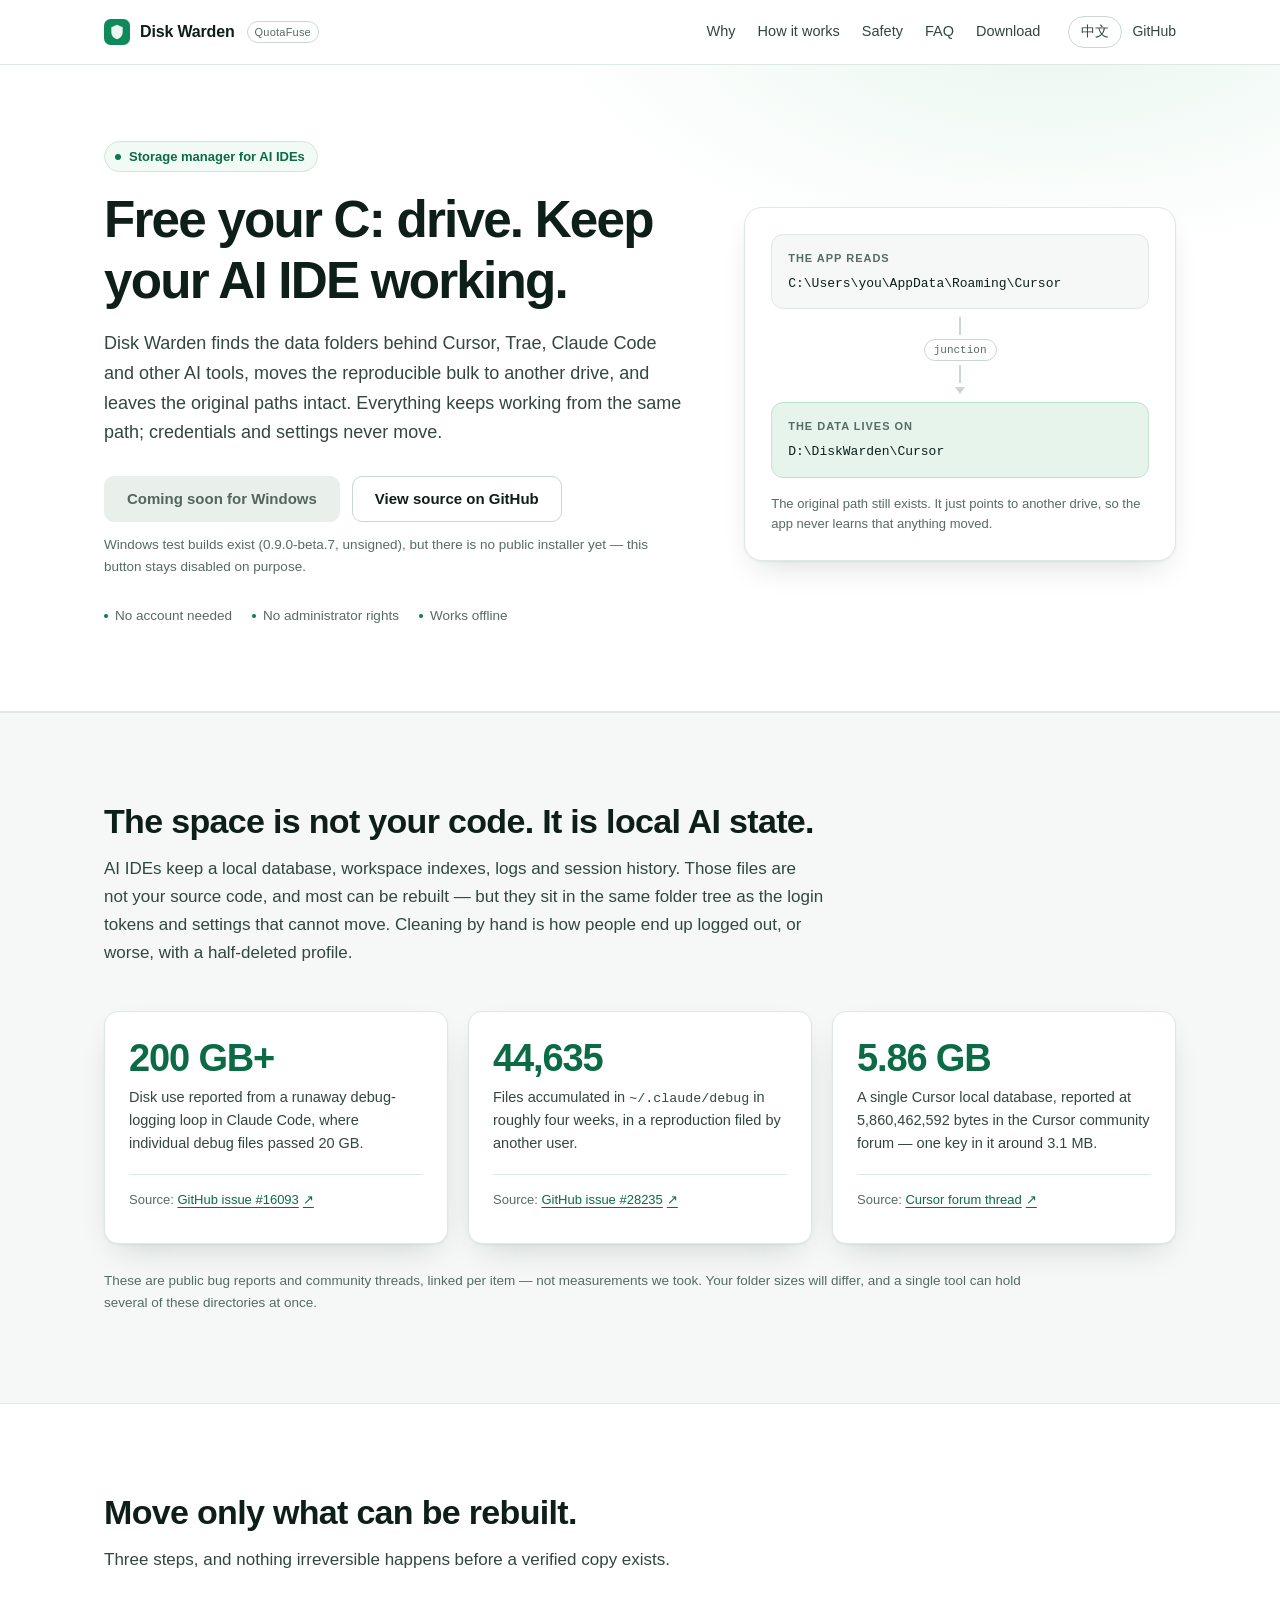
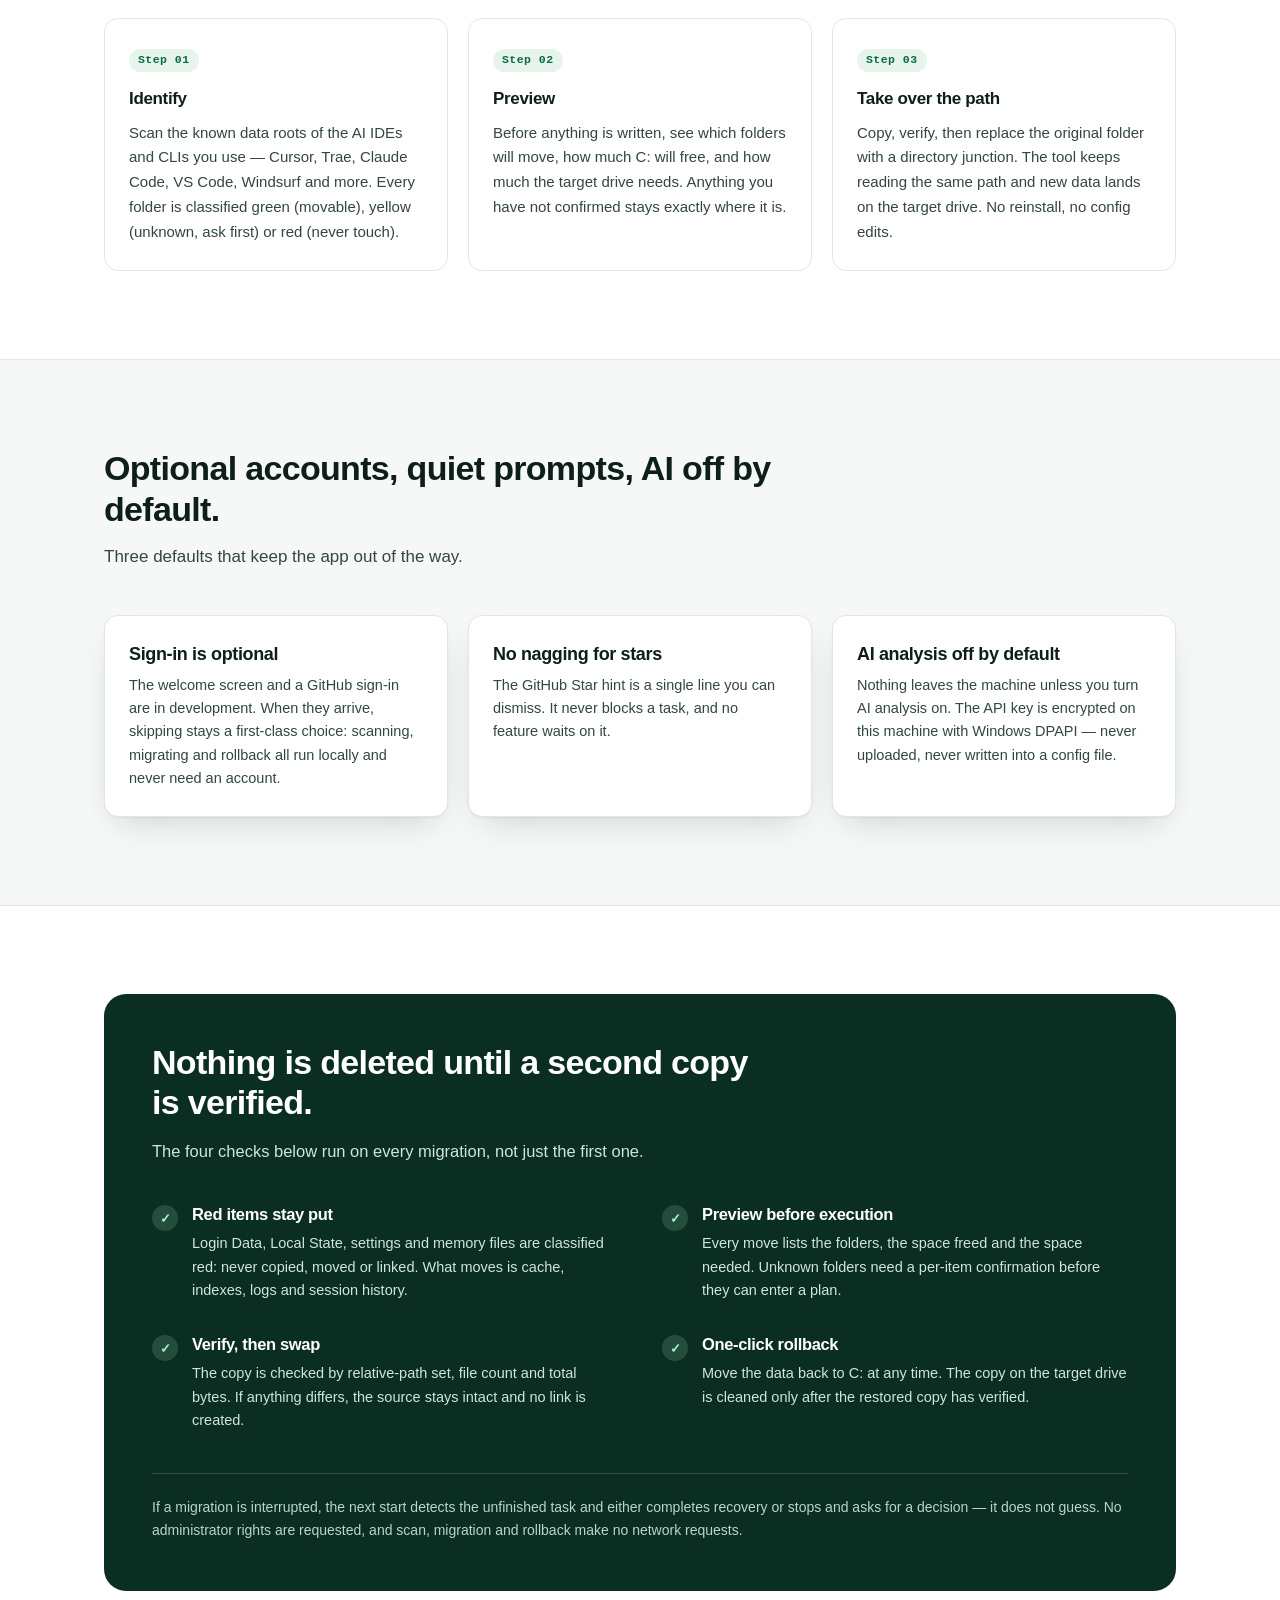
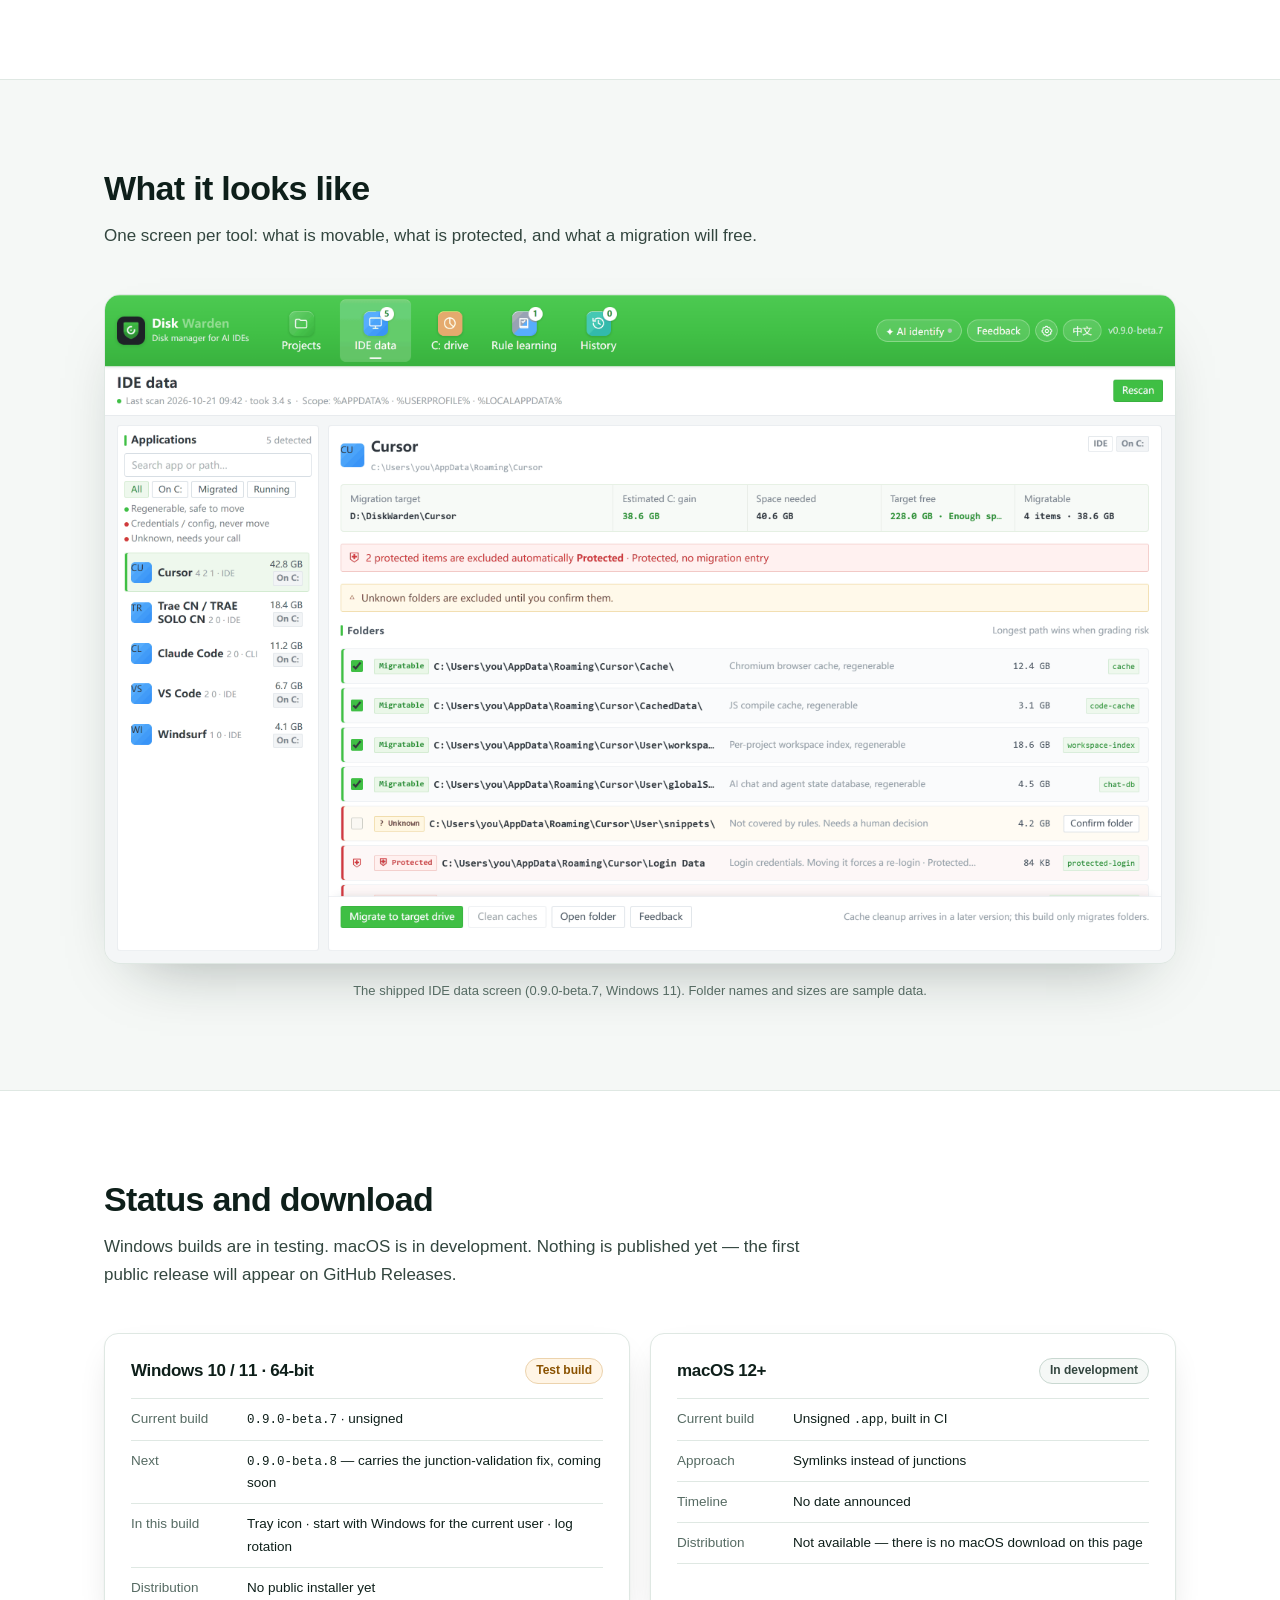
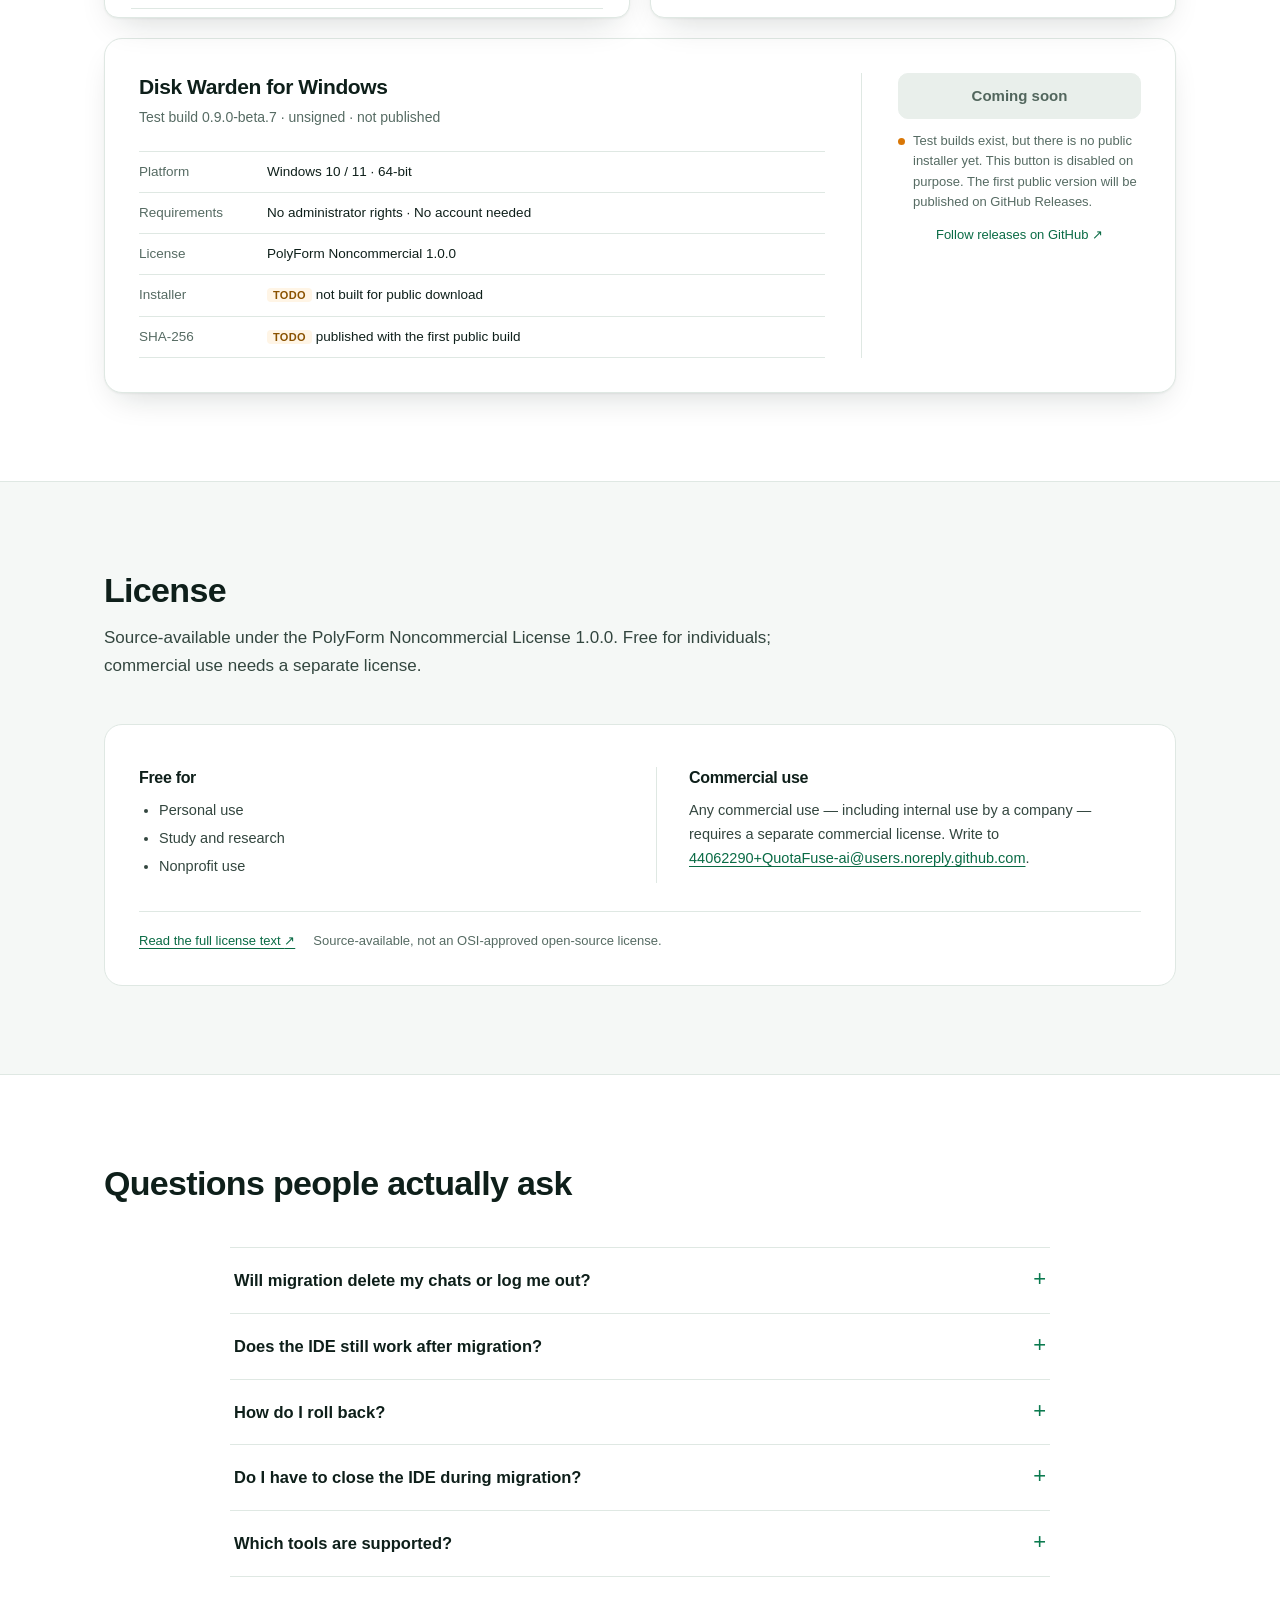
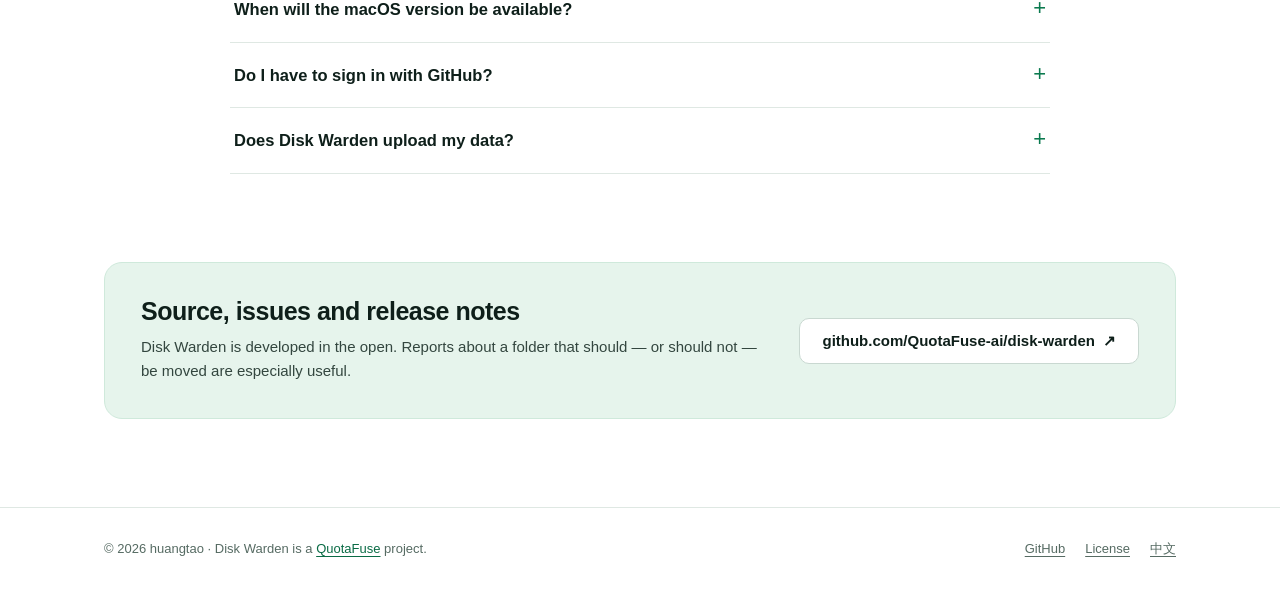
==== commit 3923c22e: "feat(website): 单页接入真实界面截图，同步 0.9.0-beta.7 版本身份与登录/安全文案 - #interface 由 HTML 示意图改为真实「IDE 数据」截图（en/zh 各" ====
--- a/website/disk-warden/index.html
+++ b/website/disk-warden/index.html
@@ -332,7 +332,7 @@
             </div>
             <div class="license-col license-col--commercial">
               <h3>Commercial use</h3>
-              <p>Any commercial use — including internal use by a company — requires a separate commercial license. Write to <a href="mailto:13439731205@163.com">13439731205@163.com</a> or call <a href="tel:+8613439731205">+86 134 3973 1205</a>.</p>
+              <p>Any commercial use — including internal use by a company — requires a separate commercial license. Write to <a href="mailto:44062290+QuotaFuse-ai@users.noreply.github.com">44062290+QuotaFuse-ai@users.noreply.github.com</a>.</p>
             </div>
           </div>
           <p class="license-foot">
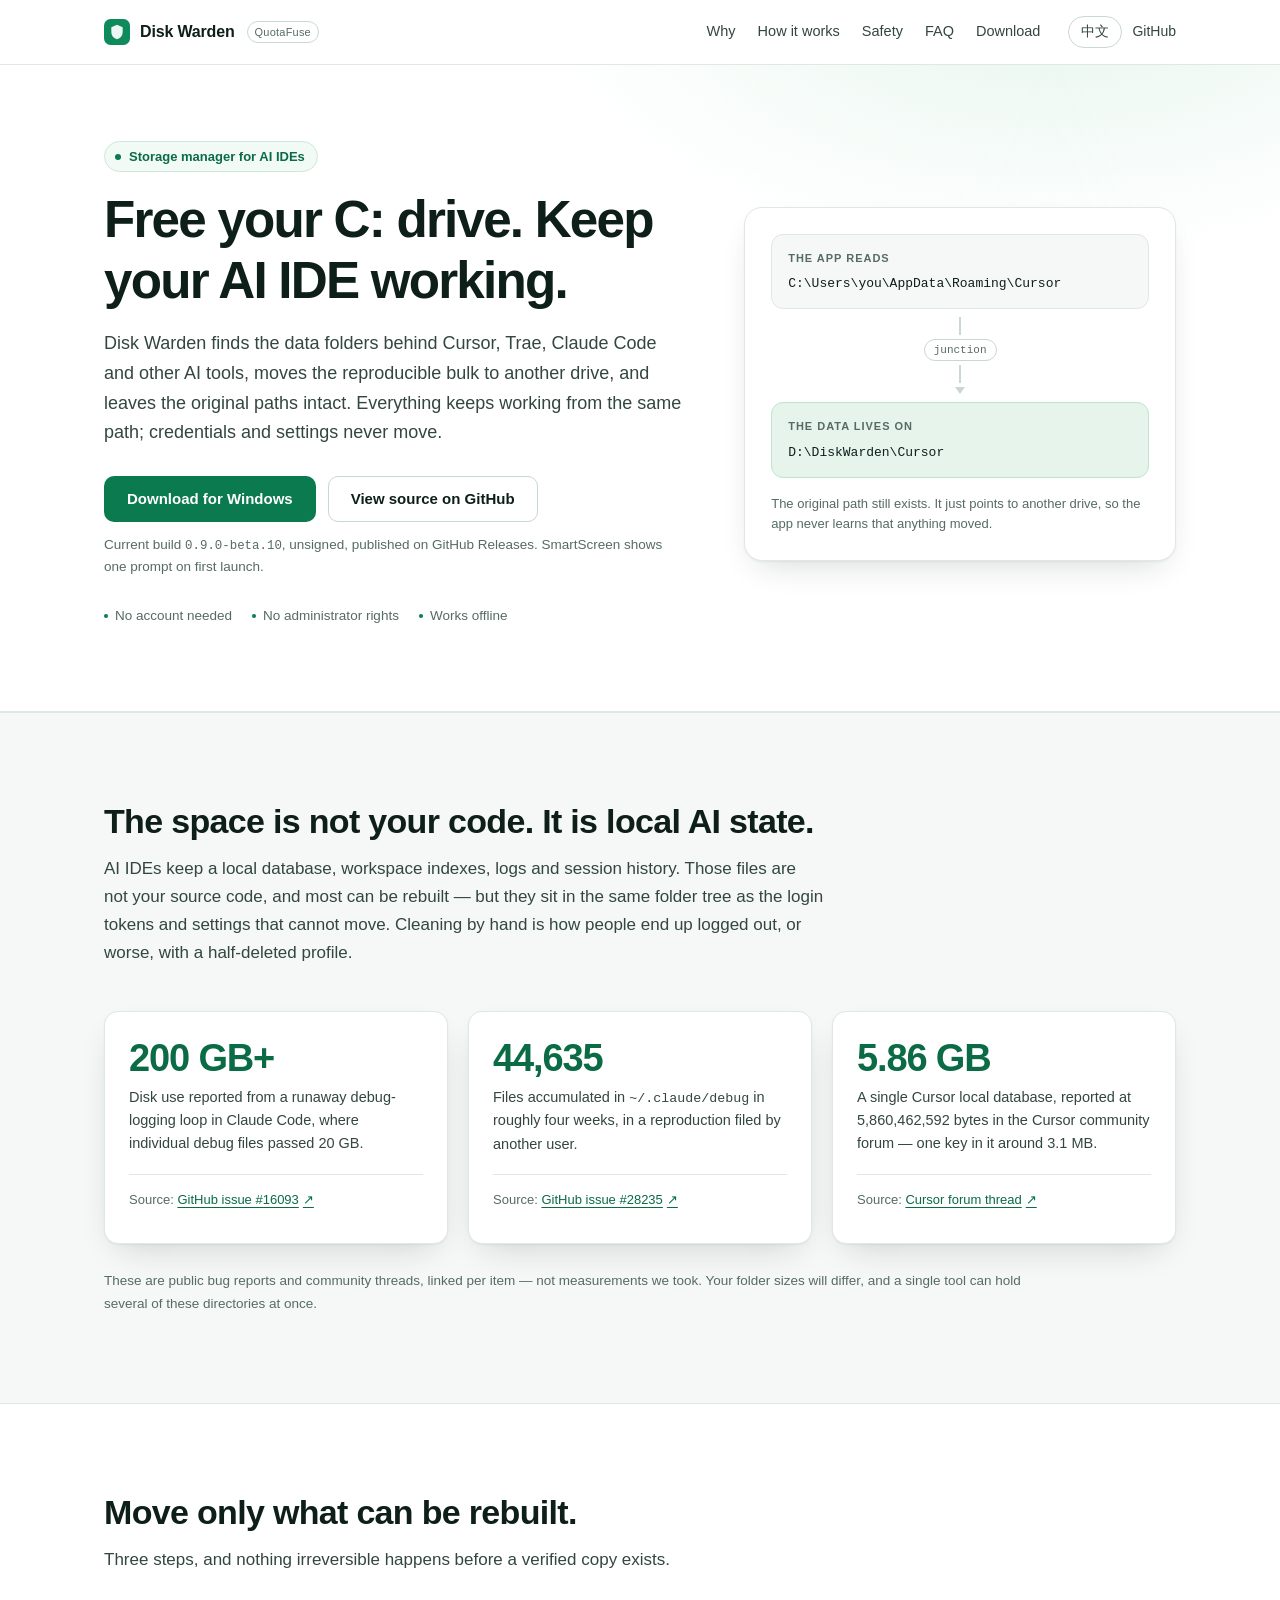
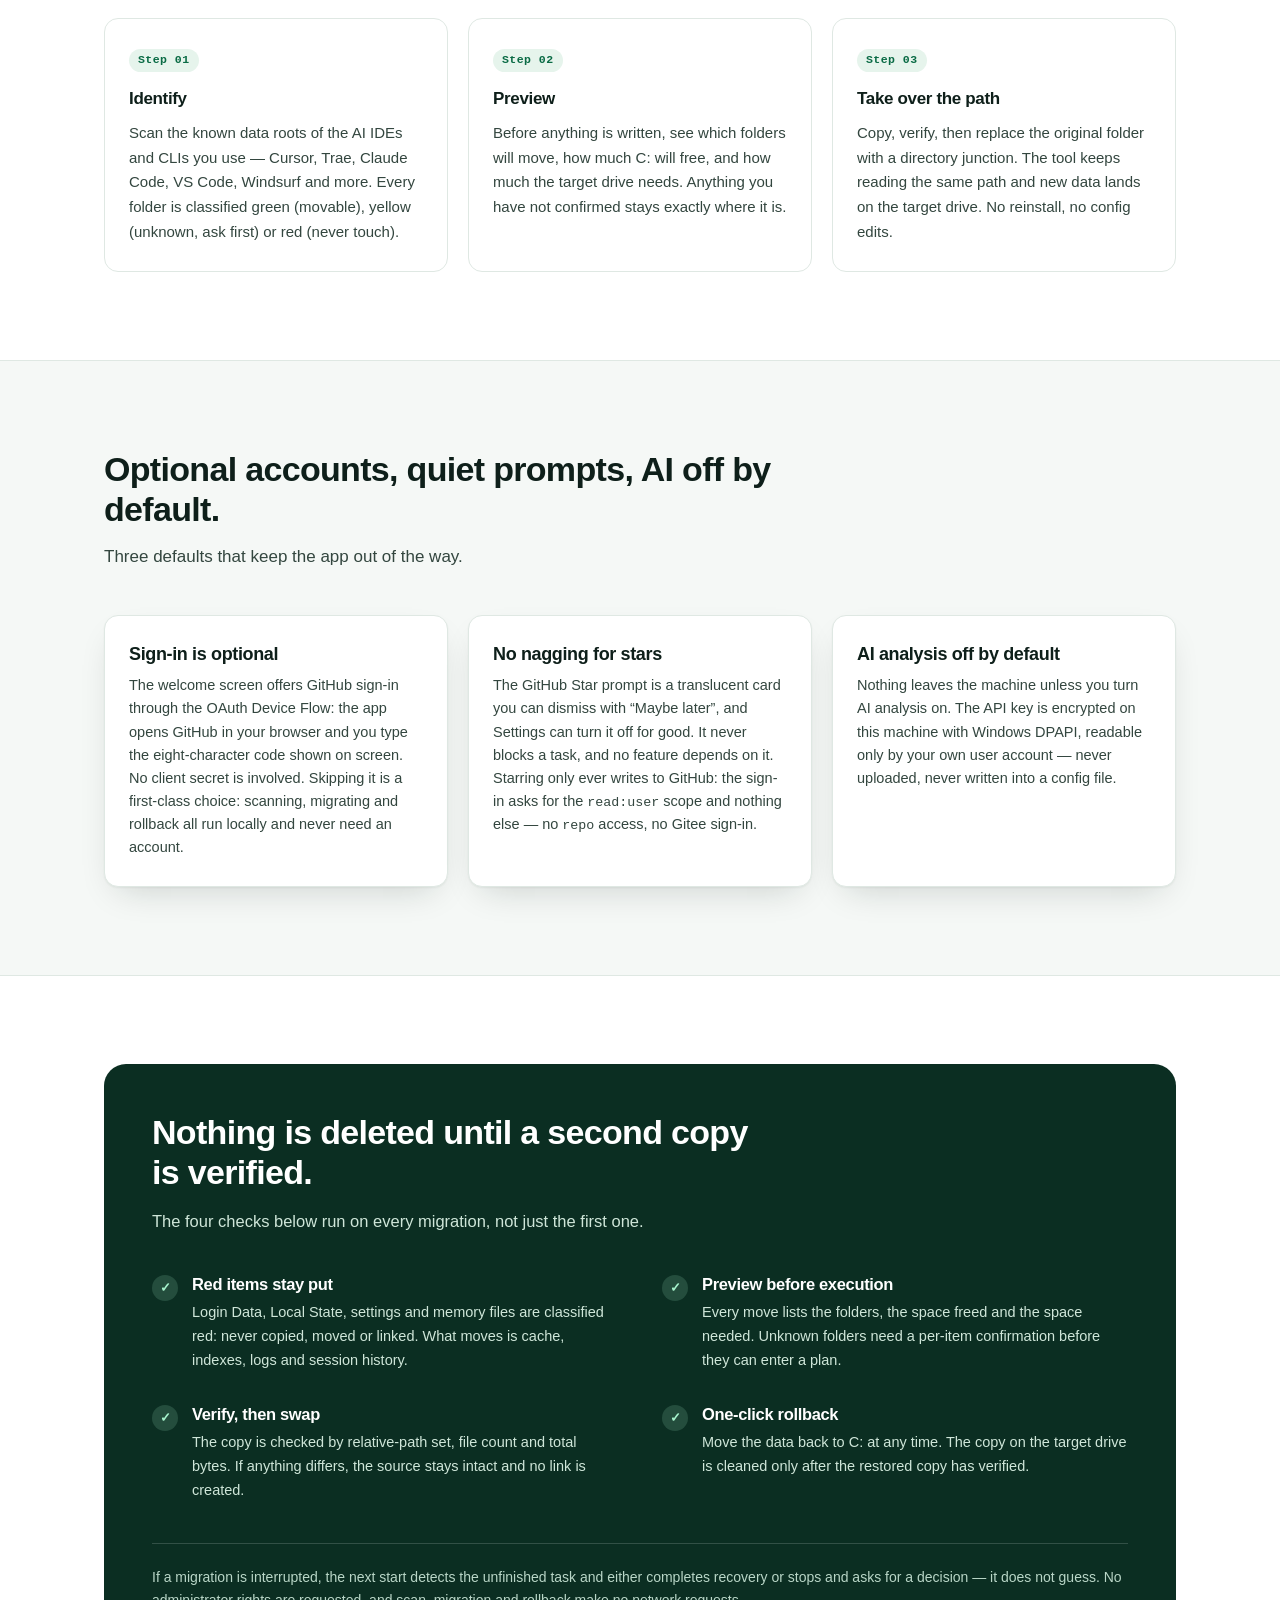
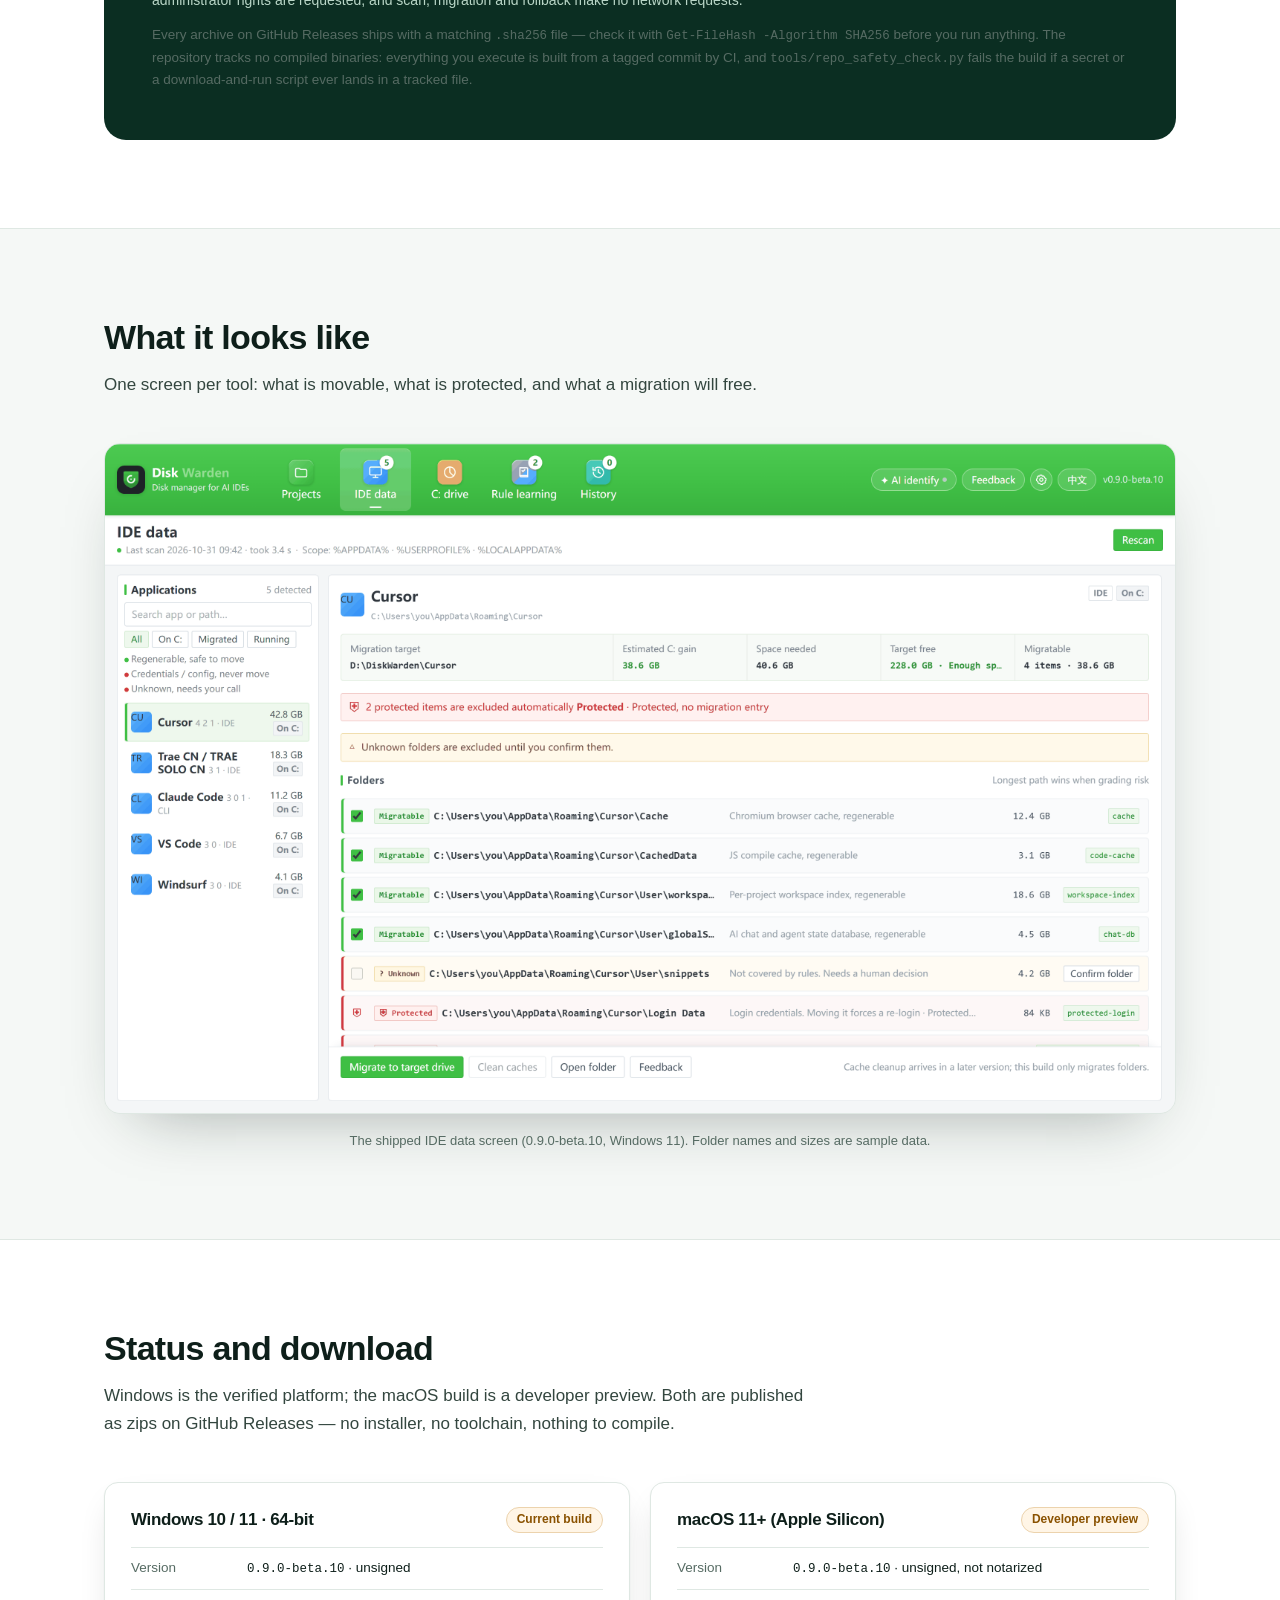
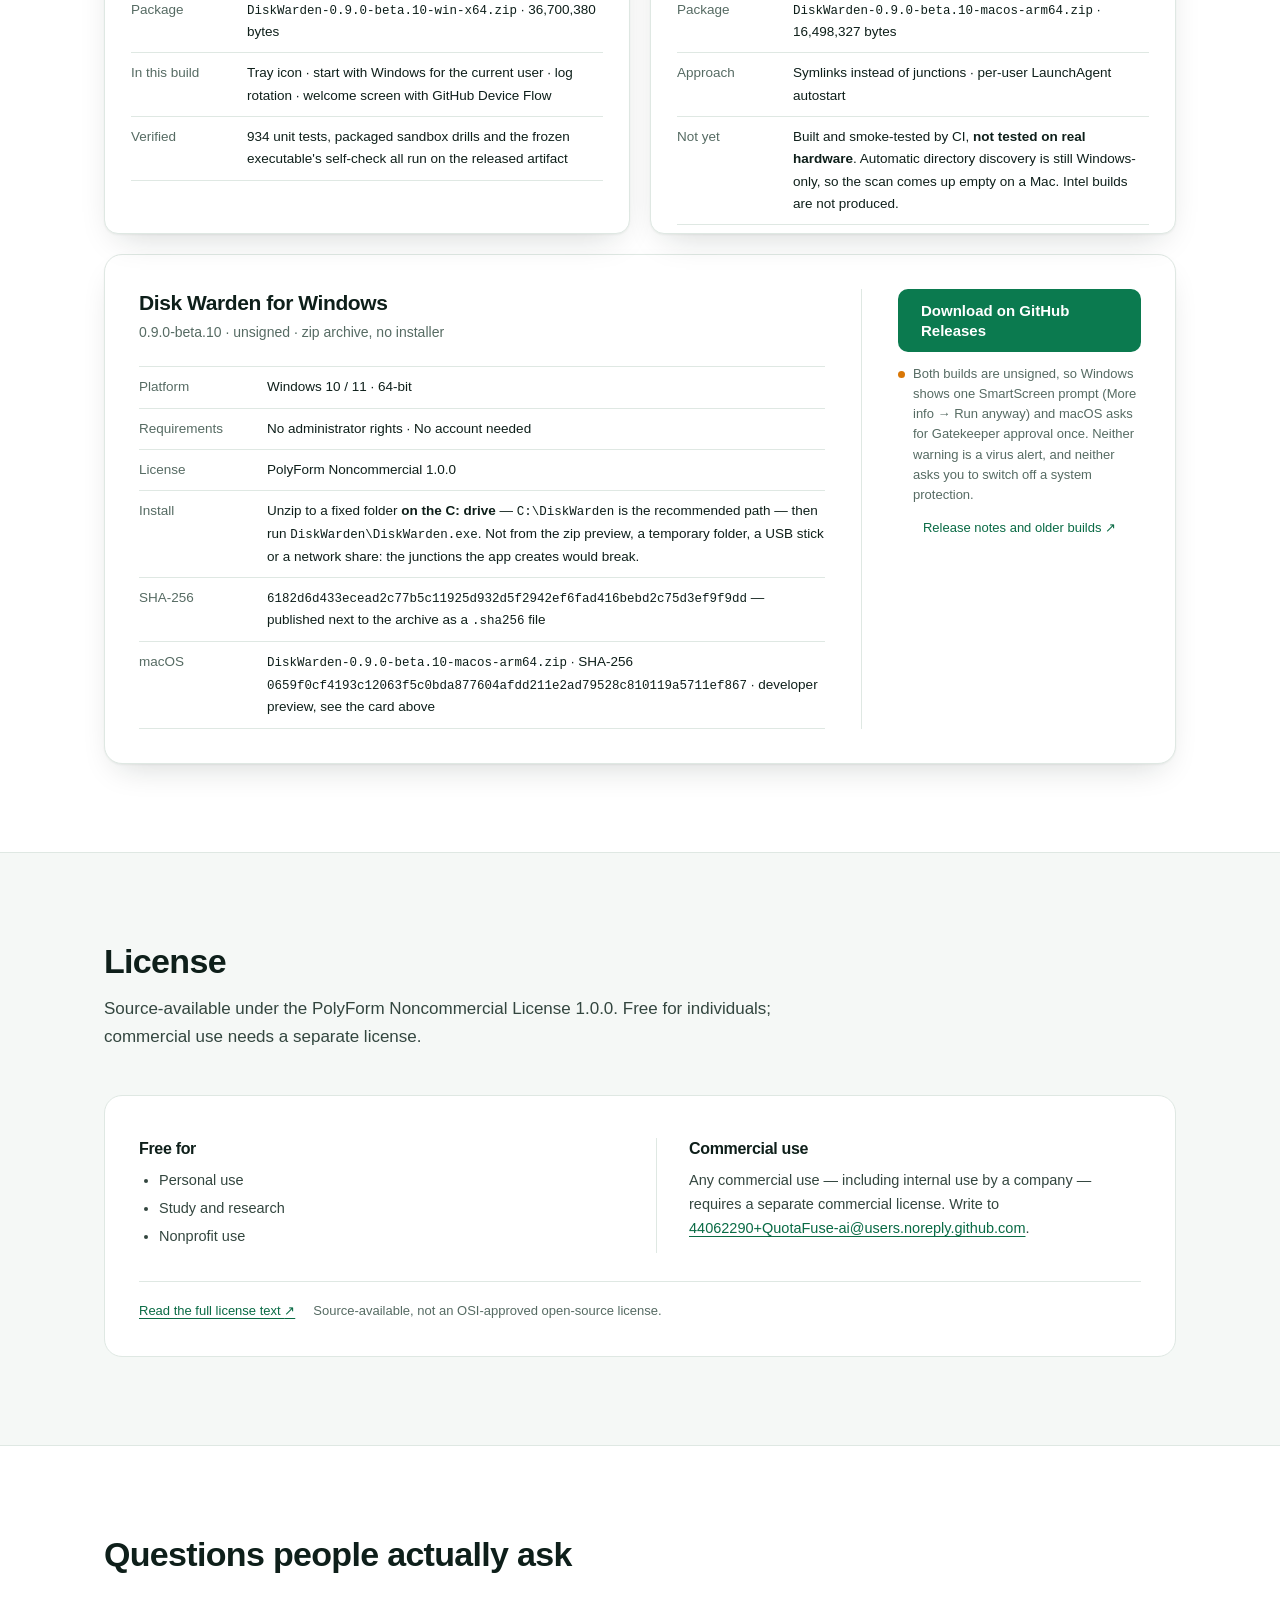
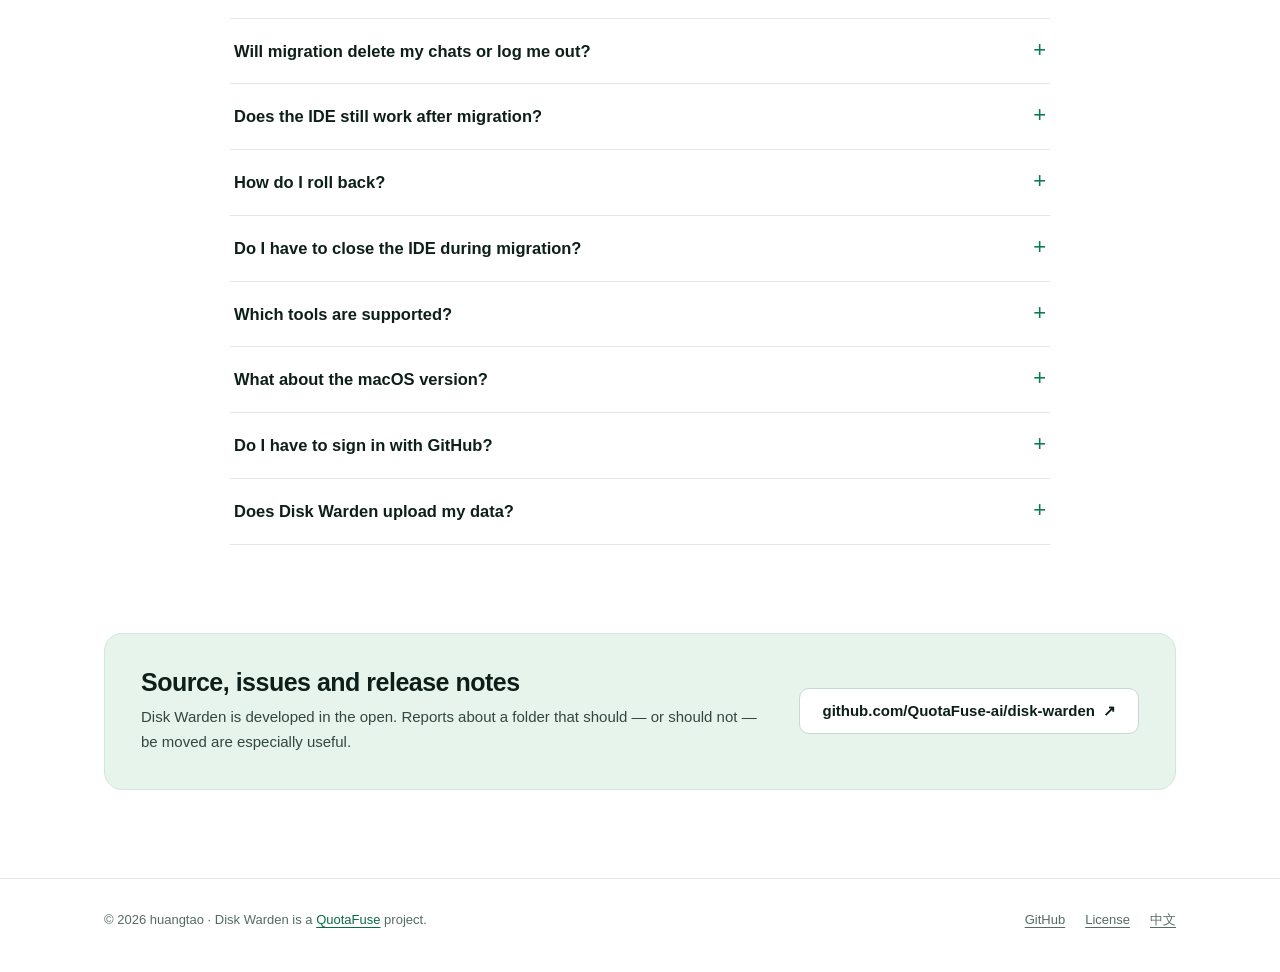
==== commit 59bdee25: "feat(website): add bilingual Disk Warden landing page, current as of 0.9.0-beta.10 The page existed " ====
--- a/website/disk-warden/index.html
+++ b/website/disk-warden/index.html
@@ -55,10 +55,10 @@
           <p class="hero-lead">Disk Warden finds the data folders behind Cursor, Trae, Claude Code and other AI tools, moves the reproducible bulk to another drive, and leaves the original paths intact. Everything keeps working from the same path; credentials and settings never move.</p>
 
           <div class="cta-row">
-            <button class="btn btn-primary" type="button" disabled aria-describedby="hero-cta-note">Coming soon for Windows</button>
+            <a class="btn btn-primary" href="https://github.com/QuotaFuse-ai/disk-warden/releases/latest">Download for Windows</a>
             <a class="btn btn-ghost" href="https://github.com/QuotaFuse-ai/disk-warden">View source on GitHub</a>
           </div>
-          <p class="cta-note" id="hero-cta-note">Windows test builds exist (0.9.0-beta.7, unsigned), but there is no public installer yet — this button stays disabled on purpose.</p>
+          <p class="cta-note" id="hero-cta-note">Current build <code>0.9.0-beta.10</code>, unsigned, published on GitHub Releases. SmartScreen shows one prompt on first launch.</p>
 
           <ul class="trust">
             <li>No account needed</li>
@@ -160,17 +160,17 @@
         <div class="feature-grid">
           <article class="feature">
             <h3>Sign-in is optional</h3>
-            <p>The welcome screen and a GitHub sign-in are in development. When they arrive, skipping stays a first-class choice: scanning, migrating and rollback all run locally and never need an account.</p>
+            <p>The welcome screen offers GitHub sign-in through the OAuth Device Flow: the app opens GitHub in your browser and you type the eight-character code shown on screen. No client secret is involved. Skipping it is a first-class choice: scanning, migrating and rollback all run locally and never need an account.</p>
           </article>
 
           <article class="feature">
             <h3>No nagging for stars</h3>
-            <p>The GitHub Star hint is a single line you can dismiss. It never blocks a task, and no feature waits on it.</p>
+            <p>The GitHub Star prompt is a translucent card you can dismiss with “Maybe later”, and Settings can turn it off for good. It never blocks a task, and no feature depends on it. Starring only ever writes to GitHub: the sign-in asks for the <code>read:user</code> scope and nothing else — no <code>repo</code> access, no Gitee sign-in.</p>
           </article>
 
           <article class="feature">
             <h3>AI analysis off by default</h3>
-            <p>Nothing leaves the machine unless you turn AI analysis on. The API key is encrypted on this machine with Windows DPAPI — never uploaded, never written into a config file.</p>
+            <p>Nothing leaves the machine unless you turn AI analysis on. The API key is encrypted on this machine with Windows DPAPI, readable only by your own user account — never uploaded, never written into a config file.</p>
           </article>
         </div>
       </div>
@@ -218,6 +218,7 @@
           </div>
 
           <p class="safety-foot">If a migration is interrupted, the next start detects the unfinished task and either completes recovery or stops and asks for a decision — it does not guess. No administrator rights are requested, and scan, migration and rollback make no network requests.</p>
+          <p class="cta-note">Every archive on GitHub Releases ships with a matching <code>.sha256</code> file — check it with <code>Get-FileHash -Algorithm SHA256</code> before you run anything. The repository tracks no compiled binaries: everything you execute is built from a tagged commit by CI, and <code>tools/repo_safety_check.py</code> fails the build if a secret or a download-and-run script ever lands in a tracked file.</p>
         </div>
       </div>
     </section>
@@ -234,7 +235,7 @@
           <img class="screenshot" src="assets/ide-overview-en.png" width="1440" height="900" loading="lazy" decoding="async"
                alt="The Disk Warden IDE data screen. Five tools are listed with their sizes and Cursor is selected. The detail panel shows seven folders — four graded movable, one unknown and two protected — plus the space a migration would free on C: and the space it needs on D:.">
           <figcaption class="figcaption">
-            <span>The shipped IDE data screen (0.9.0-beta.7, Windows 11). Folder names and sizes are sample data.</span>
+            <span>The shipped IDE data screen (0.9.0-beta.10, Windows 11). Folder names and sizes are sample data.</span>
           </figcaption>
         </figure>
       </div>
@@ -245,41 +246,41 @@
       <div class="wrap">
         <div class="section-head">
           <h2 id="download-title">Status and download</h2>
-          <p>Windows builds are in testing. macOS is in development. Nothing is published yet — the first public release will appear on GitHub Releases.</p>
+          <p>Windows is the verified platform; the macOS build is a developer preview. Both are published as zips on GitHub Releases — no installer, no toolchain, nothing to compile.</p>
         </div>
 
         <div class="status-grid">
           <article class="status-card">
             <div class="status-top">
               <h3>Windows 10 / 11 · 64-bit</h3>
-              <span class="pill pill--beta">Test build</span>
+              <span class="pill pill--beta">Current build</span>
             </div>
             <dl class="meta-list">
-              <dt>Current build</dt>
-              <dd><code>0.9.0-beta.7</code> · unsigned</dd>
-              <dt>Next</dt>
-              <dd><code>0.9.0-beta.8</code> — carries the junction-validation fix, coming soon</dd>
+              <dt>Version</dt>
+              <dd><code>0.9.0-beta.10</code> · unsigned</dd>
+              <dt>Package</dt>
+              <dd><code>DiskWarden-0.9.0-beta.10-win-x64.zip</code> · 36,700,380 bytes</dd>
               <dt>In this build</dt>
-              <dd>Tray icon · start with Windows for the current user · log rotation</dd>
-              <dt>Distribution</dt>
-              <dd>No public installer yet</dd>
+              <dd>Tray icon · start with Windows for the current user · log rotation · welcome screen with GitHub Device Flow</dd>
+              <dt>Verified</dt>
+              <dd>934 unit tests, packaged sandbox drills and the frozen executable's self-check all run on the released artifact</dd>
             </dl>
           </article>
 
           <article class="status-card">
             <div class="status-top">
-              <h3>macOS 12+</h3>
-              <span class="pill">In development</span>
+              <h3>macOS 11+ (Apple Silicon)</h3>
+              <span class="pill pill--beta">Developer preview</span>
             </div>
             <dl class="meta-list">
-              <dt>Current build</dt>
-              <dd>Unsigned <code>.app</code>, built in CI</dd>
+              <dt>Version</dt>
+              <dd><code>0.9.0-beta.10</code> · unsigned, not notarized</dd>
+              <dt>Package</dt>
+              <dd><code>DiskWarden-0.9.0-beta.10-macos-arm64.zip</code> · 16,498,327 bytes</dd>
               <dt>Approach</dt>
-              <dd>Symlinks instead of junctions</dd>
-              <dt>Timeline</dt>
-              <dd>No date announced</dd>
-              <dt>Distribution</dt>
-              <dd>Not available — there is no macOS download on this page</dd>
+              <dd>Symlinks instead of junctions · per-user LaunchAgent autostart</dd>
+              <dt>Not yet</dt>
+              <dd>Built and smoke-tested by CI, <strong>not tested on real hardware</strong>. Automatic directory discovery is still Windows-only, so the scan comes up empty on a Mac. Intel builds are not produced.</dd>
             </dl>
           </article>
         </div>
@@ -287,7 +288,7 @@
         <div class="download-card">
           <div>
             <h3>Disk Warden for Windows</h3>
-            <p class="download-sub">Test build 0.9.0-beta.7 · unsigned · not published</p>
+            <p class="download-sub">0.9.0-beta.10 · unsigned · zip archive, no installer</p>
 
             <dl class="meta-list">
               <dt>Platform</dt>
@@ -296,17 +297,19 @@
               <dd>No administrator rights · No account needed</dd>
               <dt>License</dt>
               <dd>PolyForm Noncommercial 1.0.0</dd>
-              <dt>Installer</dt>
-              <dd><span class="todo">TODO</span> not built for public download</dd>
+              <dt>Install</dt>
+              <dd>Unzip to a fixed folder <strong>on the C: drive</strong> — <code>C:\DiskWarden</code> is the recommended path — then run <code>DiskWarden\DiskWarden.exe</code>. Not from the zip preview, a temporary folder, a USB stick or a network share: the junctions the app creates would break.</dd>
               <dt>SHA-256</dt>
-              <dd><span class="todo">TODO</span> published with the first public build</dd>
+              <dd><code>6182d6d433ecead2c77b5c11925d932d5f2942ef6fad416bebd2c75d3ef9f9dd</code> — published next to the archive as a <code>.sha256</code> file</dd>
+              <dt>macOS</dt>
+              <dd><code>DiskWarden-0.9.0-beta.10-macos-arm64.zip</code> · SHA-256 <code>0659f0cf4193c12063f5c0bda877604afdd211e2ad79528c810119a5711ef867</code> · developer preview, see the card above</dd>
             </dl>
           </div>
 
           <div class="download-action">
-            <button class="btn btn-primary" type="button" disabled aria-describedby="dl-status">Coming soon</button>
-            <p class="dl-status" id="dl-status">Test builds exist, but there is no public installer yet. This button is disabled on purpose. The first public version will be published on GitHub Releases.</p>
-            <a class="text-link" href="https://github.com/QuotaFuse-ai/disk-warden">Follow releases on GitHub <span aria-hidden="true">↗</span></a>
+            <a class="btn btn-primary" href="https://github.com/QuotaFuse-ai/disk-warden/releases/latest">Download on GitHub Releases</a>
+            <p class="dl-status" id="dl-status">Both builds are unsigned, so Windows shows one SmartScreen prompt (More info → Run anyway) and macOS asks for Gatekeeper approval once. Neither warning is a virus alert, and neither asks you to switch off a system protection.</p>
+            <a class="text-link" href="https://github.com/QuotaFuse-ai/disk-warden/releases">Release notes and older builds <span aria-hidden="true">↗</span></a>
           </div>
         </div>
       </div>
@@ -377,13 +380,13 @@
           </details>
 
           <details>
-            <summary>When will the macOS version be available?</summary>
-            <p>It is in development. Unsigned <code>.app</code> builds are produced in CI on GitHub's macOS runners, using symlinks instead of junctions. No release date is announced, and there is no macOS download on this page.</p>
+            <summary>What about the macOS version?</summary>
+            <p>An unsigned <code>.app</code> for macOS 11+ on Apple Silicon is published as a developer preview: <code>DiskWarden-0.9.0-beta.10-macos-arm64.zip</code>. It uses symlinks instead of junctions, is built and smoke-tested by CI, and nobody on the team has run it on real hardware yet. One gap is known before you try it: automatic directory discovery is still Windows-only, so the scan finds nothing on a Mac. Intel builds are not produced.</p>
           </details>
 
           <details>
             <summary>Do I have to sign in with GitHub?</summary>
-            <p>No. The welcome screen and GitHub sign-in are still in development, and skipping will stay a first-class choice once they ship. Scanning, migrating and rollback run entirely on this machine and never need an account.</p>
+            <p>No. The welcome screen offers GitHub sign-in through the OAuth Device Flow, and skipping it is a first-class choice. Scanning, migrating and rollback run entirely on this machine and never need an account; no local feature is gated behind sign-in.</p>
           </details>
 
           <details>
